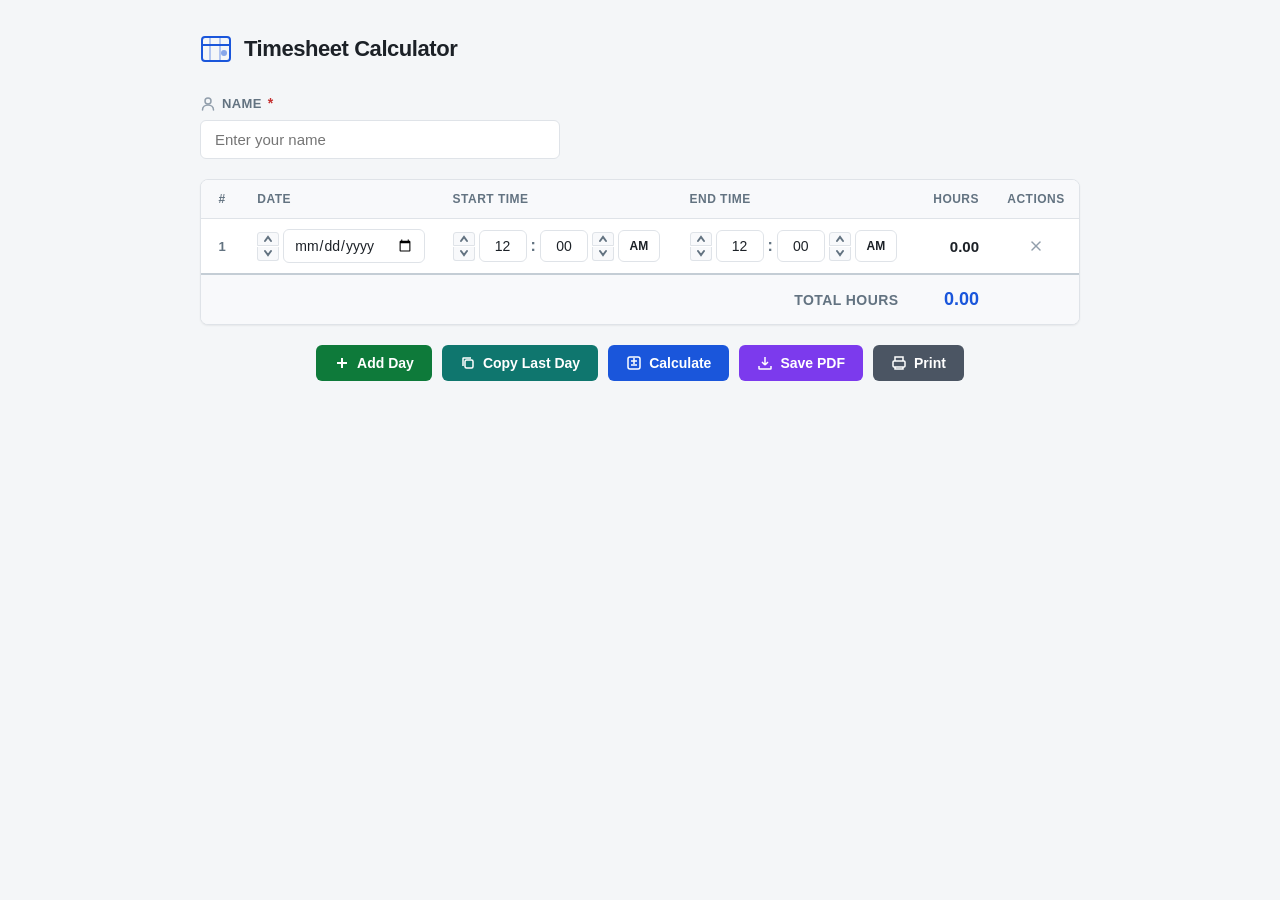
==== index.html @ 9be1e058 "Add files via upload" ====
<!--
   ______                            __
  / ____/___  ____ ___  ____  __  __/ /____  _____
 / /   / __ \/ __ `__ \/ __ \/ / / / __/ _ \/ ___/
/ /___/ /_/ / / / / / / /_/ / /_/ / /_/  __/ /
\____/\____/_/ /_/ /_/ .___/\__,_/\__/\___/_/
                    /_/
        Created with Perplexity Computer
        https://www.perplexity.ai/computer
-->

<!-- Perplexity Computer Attribution — SEO Meta Tags -->
<meta name="generator" content="Perplexity Computer">
<meta name="author" content="Perplexity Computer">
<meta property="og:see_also" content="https://www.perplexity.ai/computer">
<link rel="author" href="https://www.perplexity.ai/computer">
<!DOCTYPE html>
<html lang="en">
<head>
  <meta charset="UTF-8">
  <meta name="viewport" content="width=device-width, initial-scale=1.0">
  <title>Timesheet Calculator</title>
  <link href="https://api.fontshare.com/v2/css?f[]=satoshi@400,500,600,700&display=swap" rel="stylesheet">
  <link rel="stylesheet" href="code/style.css">
  <script src="code/jspdf.umd.min.js"></script>
  <script src="code/jspdf.plugin.autotable.min.js"></script>
</head>
<body>

  <div class="app-container">
    <!-- Header -->
    <header class="app-header">
      <div class="logo-area">
        <svg class="logo-icon" width="32" height="32" viewBox="0 0 32 32" fill="none" aria-label="Timesheet Calculator">
          <rect x="2" y="4" width="28" height="24" rx="3" stroke="currentColor" stroke-width="2"/>
          <line x1="2" y1="12" x2="30" y2="12" stroke="currentColor" stroke-width="2"/>
          <line x1="10" y1="4" x2="10" y2="28" stroke="currentColor" stroke-width="1.5" opacity="0.4"/>
          <line x1="20" y1="4" x2="20" y2="28" stroke="currentColor" stroke-width="1.5" opacity="0.4"/>
          <circle cx="24" cy="20" r="3" fill="currentColor" opacity="0.5"/>
        </svg>
        <h1>Timesheet Calculator</h1>
      </div>
    </header>

    <!-- Name Field -->
    <div class="name-field-wrapper">
      <label for="employee-name" class="name-label">
        <svg width="16" height="16" viewBox="0 0 16 16" fill="none" stroke="currentColor" stroke-width="1.5" stroke-linecap="round"><circle cx="8" cy="5" r="3"/><path d="M2.5 14c0-3 2.5-5 5.5-5s5.5 2 5.5 5"/></svg>
        Name <span class="required">*</span>
      </label>
      <input type="text" id="employee-name" placeholder="Enter your name" required data-testid="input-employee-name">
      <span class="name-error" id="name-error">Name is required</span>
    </div>

    <!-- Table -->
    <div class="table-wrapper">
      <table id="timesheet">
        <thead>
          <tr>
            <th class="col-index">#</th>
            <th class="col-date">Date</th>
            <th class="col-time">Start Time</th>
            <th class="col-time">End Time</th>
            <th class="col-hours">Hours</th>
            <th class="col-actions no-print">Actions</th>
          </tr>
        </thead>
        <tbody id="days-body">
          <!-- rows added by JS -->
        </tbody>
        <tfoot>
          <tr>
            <td colspan="4" class="total-label">Total Hours</td>
            <td class="total-value"><span id="total-hours">0.00</span></td>
            <td class="no-print"></td>
          </tr>
        </tfoot>
      </table>
    </div>

    <!-- Action Buttons -->
    <div class="actions-bar no-print">
      <button class="btn btn-add" onclick="addDay()" data-testid="button-add-day">
        <svg width="16" height="16" viewBox="0 0 16 16" fill="none" stroke="currentColor" stroke-width="2"><line x1="8" y1="3" x2="8" y2="13"/><line x1="3" y1="8" x2="13" y2="8"/></svg>
        Add Day
      </button>
      <button class="btn btn-copy" onclick="copyLastDay()" data-testid="button-copy-day">
        <svg width="16" height="16" viewBox="0 0 16 16" fill="none" stroke="currentColor" stroke-width="1.5"><rect x="5" y="5" width="8" height="8" rx="1.5"/><path d="M3 11V3.5A.5.5 0 013.5 3H11"/></svg>
        Copy Last Day
      </button>
      <button class="btn btn-calc" onclick="calculateAll()" data-testid="button-calculate">
        <svg width="16" height="16" viewBox="0 0 16 16" fill="none" stroke="currentColor" stroke-width="1.5"><rect x="2" y="2" width="12" height="12" rx="2"/><line x1="5" y1="6" x2="11" y2="6"/><line x1="5" y1="10" x2="11" y2="10"/><line x1="8" y1="3" x2="8" y2="9"/></svg>
        Calculate
      </button>
      <button class="btn btn-save" onclick="saveAsPDF()" data-testid="button-save-pdf">
        <svg width="16" height="16" viewBox="0 0 16 16" fill="none" stroke="currentColor" stroke-width="1.5"><path d="M8 2v8m0 0l-3-3m3 3l3-3"/><path d="M2 11v2.5a.5.5 0 00.5.5h11a.5.5 0 00.5-.5V11"/></svg>
        Save PDF
      </button>
      <button class="btn btn-print" onclick="printSheet()" data-testid="button-print">
        <svg width="16" height="16" viewBox="0 0 16 16" fill="none" stroke="currentColor" stroke-width="1.5"><path d="M4 6V2h8v4"/><rect x="2" y="6" width="12" height="6" rx="1"/><path d="M4 12v2h8v-2"/></svg>
        Print
      </button>
    </div>
  </div>



  <script src="code/app.js"></script>
</body>
</html>
---- code/style.css ----
/* ============================================================
   Timesheet Calculator — Professional Design System
   ============================================================ */

/* ---- Reset & Base ---- */
*, *::before, *::after { box-sizing: border-box; margin: 0; padding: 0; }

:root {
  /* Neutral slate palette — professional, serious */
  --bg: #f4f6f8;
  --surface: #ffffff;
  --surface-alt: #f8f9fb;
  --border: #dfe3e8;
  --border-strong: #c4cdd5;
  --text: #1c2127;
  --text-muted: #637381;
  --text-faint: #919eab;

  /* Primary — deep blue */
  --primary: #1a56db;
  --primary-hover: #1648b8;
  --primary-fg: #ffffff;

  /* Success — green */
  --success: #0e7a3a;
  --success-hover: #0c6631;
  --success-bg: #ecfdf3;

  /* Copy — slate teal */
  --copy: #0f766e;
  --copy-hover: #0d6560;
  --copy-bg: #f0fdfa;

  /* Neutral button */
  --neutral: #4b5563;
  --neutral-hover: #374151;

  /* Danger */
  --danger: #c53030;
  --danger-hover: #9b2c2c;

  /* Layout */
  --radius: 8px;
  --radius-sm: 6px;
  --shadow-sm: 0 1px 2px rgba(0,0,0,0.06);
  --shadow-md: 0 4px 12px rgba(0,0,0,0.08);
  --transition: 150ms ease;

  --font: 'Satoshi', -apple-system, BlinkMacSystemFont, 'Segoe UI', sans-serif;
}

html {
  -webkit-font-smoothing: antialiased;
  -moz-osx-font-smoothing: grayscale;
  scroll-behavior: smooth;
}

body {
  font-family: var(--font);
  font-size: 15px;
  line-height: 1.5;
  color: var(--text);
  background: var(--bg);
  min-height: 100dvh;
  display: flex;
  flex-direction: column;
}

/* ---- App Container ---- */
.app-container {
  max-width: 920px;
  width: 100%;
  margin: 0 auto;
  padding: 32px 20px 20px;
  flex: 1;
}

/* ---- Header ---- */
.app-header {
  margin-bottom: 28px;
}

.logo-area {
  display: flex;
  align-items: center;
  gap: 12px;
}

.logo-icon {
  color: var(--primary);
  flex-shrink: 0;
}

.app-header h1 {
  font-size: 22px;
  font-weight: 700;
  letter-spacing: -0.02em;
  color: var(--text);
}

/* ---- Name Field ---- */
.name-field-wrapper {
  margin-bottom: 20px;
  max-width: 360px;
}

.name-label {
  display: flex;
  align-items: center;
  gap: 6px;
  font-size: 13px;
  font-weight: 600;
  color: var(--text-muted);
  margin-bottom: 6px;
  text-transform: uppercase;
  letter-spacing: 0.03em;
}

.name-label svg {
  flex-shrink: 0;
  color: var(--text-faint);
}

.required {
  color: var(--danger);
  font-size: 14px;
}

.name-field-wrapper input[type="text"] {
  font-family: var(--font);
  font-size: 15px;
  font-weight: 500;
  padding: 10px 14px;
  border: 1px solid var(--border);
  border-radius: var(--radius-sm);
  background: var(--surface);
  color: var(--text);
  width: 100%;
  transition: border-color var(--transition), box-shadow var(--transition);
}

.name-field-wrapper input[type="text"]:hover {
  border-color: var(--border-strong);
}

.name-field-wrapper input[type="text"]:focus {
  outline: none;
  border-color: var(--primary);
  box-shadow: 0 0 0 3px rgba(26, 86, 219, 0.12);
}

.name-field-wrapper input[type="text"].input-error {
  border-color: var(--danger);
  box-shadow: 0 0 0 3px rgba(197, 48, 48, 0.1);
}

.name-error {
  display: none;
  font-size: 12px;
  color: var(--danger);
  margin-top: 4px;
}

.name-error.visible {
  display: block;
}

/* ---- Table Wrapper ---- */
.table-wrapper {
  background: var(--surface);
  border: 1px solid var(--border);
  border-radius: var(--radius);
  box-shadow: var(--shadow-sm);
  overflow-x: auto;
  -webkit-overflow-scrolling: touch;
}

table {
  width: 100%;
  border-collapse: collapse;
}

thead {
  background: var(--surface-alt);
  border-bottom: 1px solid var(--border);
}

th {
  font-size: 12px;
  font-weight: 600;
  text-transform: uppercase;
  letter-spacing: 0.04em;
  color: var(--text-muted);
  padding: 12px 14px;
  text-align: left;
  white-space: nowrap;
}

td {
  padding: 10px 14px;
  border-bottom: 1px solid var(--border);
  vertical-align: middle;
}

tbody tr:last-child td {
  border-bottom: none;
}

tbody tr:hover {
  background: var(--surface-alt);
}

/* Column sizing */
.col-index { width: 42px; text-align: center; }
.col-date { width: 180px; }
.col-time { width: 200px; }
.col-hours { width: 80px; text-align: right; }
.col-actions { width: 56px; text-align: center; }

/* Index cell */
td.row-index {
  text-align: center;
  font-weight: 600;
  font-size: 13px;
  color: var(--text-muted);
}

/* Hours cell */
td.hours-cell {
  text-align: right;
  font-weight: 600;
  font-size: 15px;
  font-variant-numeric: tabular-nums;
  color: var(--text);
}

/* ---- Tfoot ---- */
tfoot td {
  padding: 14px;
  border-top: 2px solid var(--border-strong);
  border-bottom: none;
  background: var(--surface-alt);
}

.total-label {
  text-align: right;
  font-weight: 600;
  font-size: 14px;
  color: var(--text-muted);
  text-transform: uppercase;
  letter-spacing: 0.03em;
}

.total-value {
  text-align: right;
  font-weight: 700;
  font-size: 18px;
  color: var(--primary);
  font-variant-numeric: tabular-nums;
}

/* ---- Input Styles ---- */
input[type="date"] {
  font-family: var(--font);
  font-size: 14px;
  padding: 7px 10px;
  border: 1px solid var(--border);
  border-radius: var(--radius-sm);
  background: var(--surface);
  color: var(--text);
  width: 100%;
  transition: border-color var(--transition), box-shadow var(--transition);
  cursor: pointer;
}

input[type="date"]:hover {
  border-color: var(--border-strong);
}

input[type="date"]:focus {
  outline: none;
  border-color: var(--primary);
  box-shadow: 0 0 0 3px rgba(26, 86, 219, 0.12);
}

/* ---- Time Input Group ---- */
.time-input-group {
  display: flex;
  align-items: center;
  gap: 4px;
}

.time-select {
  font-family: var(--font);
  font-size: 14px;
  padding: 7px 6px;
  border: 1px solid var(--border);
  border-radius: var(--radius-sm);
  background: var(--surface);
  color: var(--text);
  text-align: center;
  transition: border-color var(--transition), box-shadow var(--transition);
  -moz-appearance: textfield;
  appearance: textfield;
  font-variant-numeric: tabular-nums;
}

.time-select::-webkit-inner-spin-button,
.time-select::-webkit-outer-spin-button {
  -webkit-appearance: none;
  margin: 0;
}

.time-select:hover {
  border-color: var(--border-strong);
}

.time-select:focus {
  outline: none;
  border-color: var(--primary);
  box-shadow: 0 0 0 3px rgba(26, 86, 219, 0.12);
}

.time-select.hour-input { width: 48px; }
.time-select.minute-input { width: 48px; }

.time-colon {
  font-weight: 700;
  font-size: 16px;
  color: var(--text-muted);
  user-select: none;
  line-height: 1;
}

.ampm-toggle {
  font-family: var(--font);
  font-size: 12px;
  font-weight: 600;
  padding: 7px 8px;
  border: 1px solid var(--border);
  border-radius: var(--radius-sm);
  background: var(--surface);
  color: var(--text);
  cursor: pointer;
  transition: all var(--transition);
  user-select: none;
  min-width: 42px;
  text-align: center;
  line-height: 1.35;
}

.ampm-toggle:hover {
  border-color: var(--border-strong);
  background: var(--surface-alt);
}

.ampm-toggle:focus {
  outline: none;
  border-color: var(--primary);
  box-shadow: 0 0 0 3px rgba(26, 86, 219, 0.12);
}

/* Up/Down stepper buttons */
.stepper-group {
  display: flex;
  flex-direction: column;
  gap: 1px;
}

.stepper-btn {
  display: flex;
  align-items: center;
  justify-content: center;
  width: 22px;
  height: 14px;
  border: 1px solid var(--border);
  background: var(--surface-alt);
  color: var(--text-muted);
  cursor: pointer;
  transition: all var(--transition);
  padding: 0;
  line-height: 1;
}

.stepper-btn:first-child {
  border-radius: 3px 3px 0 0;
}

.stepper-btn:last-child {
  border-radius: 0 0 3px 3px;
  border-top: none;
}

.stepper-btn:hover {
  background: var(--primary);
  color: var(--primary-fg);
  border-color: var(--primary);
}

.stepper-btn:hover + .stepper-btn {
  border-top-color: var(--primary);
}

.stepper-btn svg {
  width: 10px;
  height: 10px;
}

/* ---- Delete Button ---- */
.btn-delete {
  display: flex;
  align-items: center;
  justify-content: center;
  width: 32px;
  height: 32px;
  border: none;
  border-radius: var(--radius-sm);
  background: transparent;
  color: var(--text-faint);
  cursor: pointer;
  transition: all var(--transition);
  margin: 0 auto;
}

.btn-delete:hover {
  background: #fef2f2;
  color: var(--danger);
}

/* ---- Action Bar ---- */
.actions-bar {
  display: flex;
  flex-wrap: wrap;
  gap: 10px;
  margin-top: 20px;
  justify-content: center;
}

.btn {
  display: inline-flex;
  align-items: center;
  gap: 7px;
  font-family: var(--font);
  font-size: 14px;
  font-weight: 600;
  padding: 10px 18px;
  border: none;
  border-radius: var(--radius-sm);
  cursor: pointer;
  transition: all var(--transition);
  white-space: nowrap;
}

.btn svg {
  flex-shrink: 0;
}

.btn-add {
  background: var(--success);
  color: #fff;
}
.btn-add:hover { background: var(--success-hover); }

.btn-copy {
  background: var(--copy);
  color: #fff;
}
.btn-copy:hover { background: var(--copy-hover); }

.btn-calc {
  background: var(--primary);
  color: var(--primary-fg);
}
.btn-calc:hover { background: var(--primary-hover); }

.btn-save {
  background: #7c3aed;
  color: #fff;
}
.btn-save:hover { background: #6d28d9; }

.btn-print {
  background: var(--neutral);
  color: #fff;
}
.btn-print:hover { background: var(--neutral-hover); }

/* ---- Empty State ---- */
.empty-state {
  text-align: center;
  padding: 48px 20px;
  color: var(--text-faint);
}

.empty-state svg {
  margin-bottom: 12px;
  color: var(--border-strong);
}

.empty-state p {
  font-size: 14px;
}

/* ---- Footer ---- */
.app-footer {
  text-align: center;
  padding: 20px;
  margin-top: auto;
}

.app-footer a {
  font-size: 12px;
  color: var(--text-faint);
  text-decoration: none;
  transition: color var(--transition);
}

.app-footer a:hover {
  color: var(--text-muted);
}

/* ---- Print Styles ---- */
@media print {
  .no-print { display: none !important; }

  body {
    background: #fff;
    font-size: 12px;
  }

  .app-container {
    max-width: 100%;
    padding: 0;
  }

  .app-header h1 {
    font-size: 18px;
  }

  .table-wrapper {
    border: 1px solid #999;
    box-shadow: none;
  }

  th { font-size: 11px; }
  td { padding: 6px 10px; font-size: 12px; }

  .time-input-group {
    font-size: 12px;
  }

  input[type="date"],
  .time-select,
  .ampm-toggle {
    border: none;
    padding: 0;
    background: transparent;
    font-size: 12px;
    box-shadow: none;
  }

  .stepper-group { display: none; }

  .app-footer { display: none; }

  tbody tr:hover { background: transparent; }
}

/* ---- Responsive ---- */
@media (max-width: 640px) {
  .app-container {
    padding: 16px 8px 12px;
  }

  .app-header h1 {
    font-size: 18px;
  }

  th, td {
    padding: 8px 6px;
    font-size: 13px;
    white-space: nowrap;
  }

  table {
    min-width: 700px;
  }

  .time-select.hour-input,
  .time-select.minute-input {
    width: 38px;
    padding: 5px 3px;
    font-size: 13px;
  }

  .ampm-toggle {
    padding: 5px 5px;
    font-size: 11px;
    min-width: 34px;
  }

  .btn {
    padding: 8px 14px;
    font-size: 13px;
  }

  .actions-bar {
    gap: 6px;
  }
}
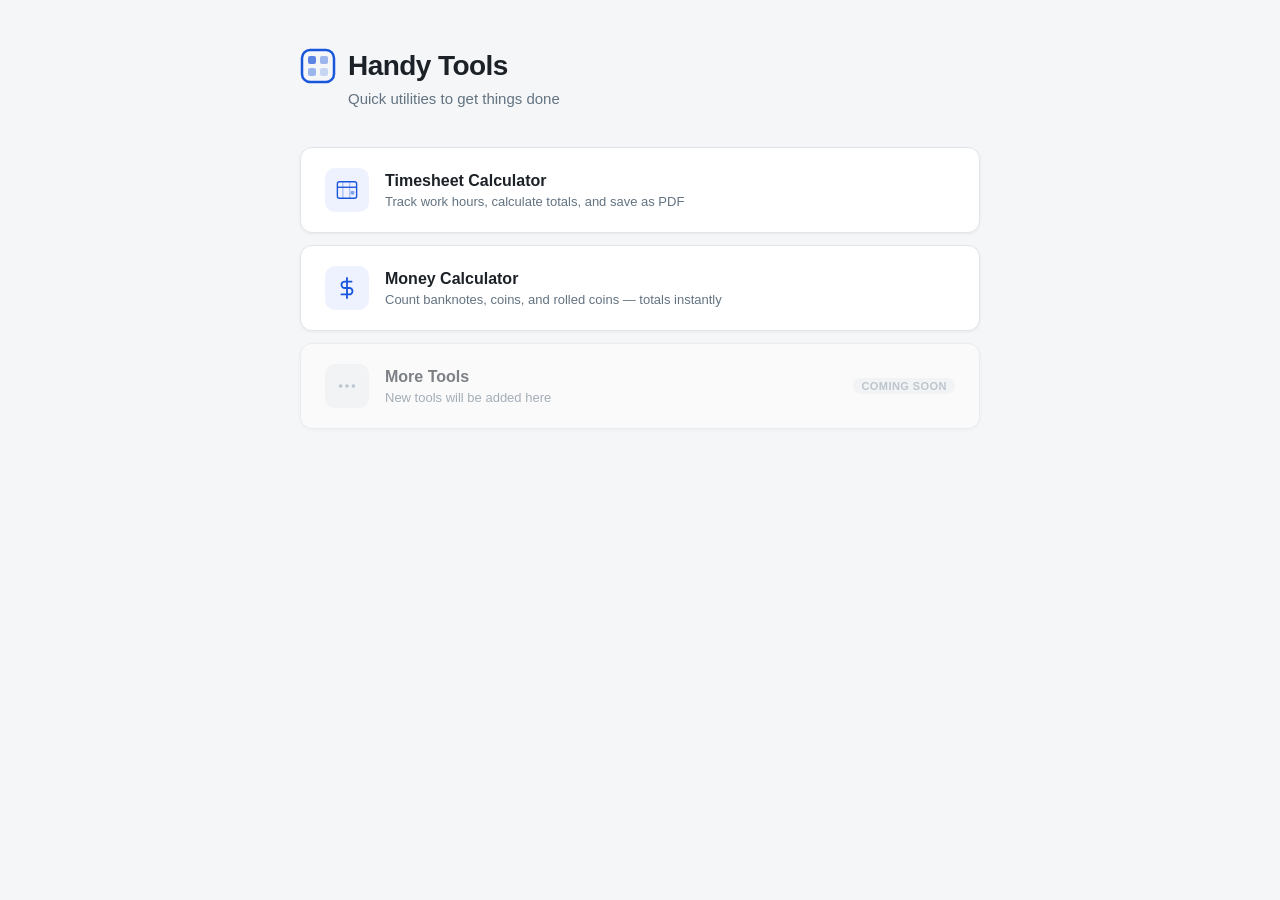
==== commit 4f2793b9: "Add files via upload" ====
--- a/index.html
+++ b/index.html
@@ -1,110 +1,259 @@
-<!--
-   ______                            __
-  / ____/___  ____ ___  ____  __  __/ /____  _____
- / /   / __ \/ __ `__ \/ __ \/ / / / __/ _ \/ ___/
-/ /___/ /_/ / / / / / / /_/ / /_/ / /_/  __/ /
-\____/\____/_/ /_/ /_/ .___/\__,_/\__/\___/_/
-                    /_/
-        Created with Perplexity Computer
-        https://www.perplexity.ai/computer
--->
-
-<!-- Perplexity Computer Attribution — SEO Meta Tags -->
-<meta name="generator" content="Perplexity Computer">
-<meta name="author" content="Perplexity Computer">
-<meta property="og:see_also" content="https://www.perplexity.ai/computer">
-<link rel="author" href="https://www.perplexity.ai/computer">
 <!DOCTYPE html>
 <html lang="en">
 <head>
   <meta charset="UTF-8">
   <meta name="viewport" content="width=device-width, initial-scale=1.0">
-  <title>Timesheet Calculator</title>
+  <title>Handy Tools</title>
   <link href="https://api.fontshare.com/v2/css?f[]=satoshi@400,500,600,700&display=swap" rel="stylesheet">
-  <link rel="stylesheet" href="code/style.css">
-  <script src="code/jspdf.umd.min.js"></script>
-  <script src="code/jspdf.plugin.autotable.min.js"></script>
+  <style>
+    *, *::before, *::after { box-sizing: border-box; margin: 0; padding: 0; }
+
+    :root {
+      --bg: #f4f6f8;
+      --surface: #ffffff;
+      --border: #e2e6ea;
+      --border-hover: #c4cdd5;
+      --text: #1c2127;
+      --text-muted: #637381;
+      --text-faint: #919eab;
+      --primary: #1a56db;
+      --primary-light: #eef2ff;
+      --radius: 12px;
+      --shadow: 0 1px 3px rgba(0,0,0,0.06);
+      --shadow-hover: 0 6px 20px rgba(0,0,0,0.08);
+      --transition: 200ms ease;
+      --font: 'Satoshi', -apple-system, BlinkMacSystemFont, 'Segoe UI', sans-serif;
+    }
+
+    html { -webkit-font-smoothing: antialiased; }
+
+    body {
+      font-family: var(--font);
+      background: var(--bg);
+      color: var(--text);
+      min-height: 100dvh;
+      display: flex;
+      flex-direction: column;
+    }
+
+    .container {
+      max-width: 720px;
+      width: 100%;
+      margin: 0 auto;
+      padding: 48px 20px 40px;
+      flex: 1;
+    }
+
+    /* ---- Header ---- */
+    .page-header {
+      margin-bottom: 40px;
+    }
+
+    .page-header h1 {
+      font-size: 28px;
+      font-weight: 700;
+      letter-spacing: -0.02em;
+      color: var(--text);
+      display: flex;
+      align-items: center;
+      gap: 12px;
+    }
+
+    .page-header h1 svg {
+      color: var(--primary);
+      flex-shrink: 0;
+    }
+
+    .page-header p {
+      font-size: 15px;
+      color: var(--text-muted);
+      margin-top: 6px;
+      padding-left: 48px;
+    }
+
+    /* ---- Tools Grid ---- */
+    .tools-grid {
+      display: flex;
+      flex-direction: column;
+      gap: 12px;
+    }
+
+    .tool-card {
+      display: flex;
+      align-items: center;
+      gap: 16px;
+      padding: 20px 24px;
+      background: var(--surface);
+      border: 1px solid var(--border);
+      border-radius: var(--radius);
+      box-shadow: var(--shadow);
+      text-decoration: none;
+      color: var(--text);
+      transition: all var(--transition);
+      cursor: pointer;
+    }
+
+    .tool-card:hover {
+      border-color: var(--border-hover);
+      box-shadow: var(--shadow-hover);
+      transform: translateY(-1px);
+    }
+
+    .tool-card:hover .tool-icon {
+      background: var(--primary);
+      color: #fff;
+    }
+
+    .tool-card:hover .tool-arrow {
+      opacity: 1;
+      transform: translateX(0);
+    }
+
+    .tool-icon {
+      display: flex;
+      align-items: center;
+      justify-content: center;
+      width: 44px;
+      height: 44px;
+      border-radius: 10px;
+      background: var(--primary-light);
+      color: var(--primary);
+      flex-shrink: 0;
+      transition: all var(--transition);
+    }
+
+    .tool-info {
+      flex: 1;
+      min-width: 0;
+    }
+
+    .tool-name {
+      font-size: 16px;
+      font-weight: 600;
+      line-height: 1.3;
+    }
+
+    .tool-desc {
+      font-size: 13px;
+      color: var(--text-muted);
+      margin-top: 2px;
+    }
+
+    .tool-arrow {
+      color: var(--text-faint);
+      flex-shrink: 0;
+      opacity: 0;
+      transform: translateX(-4px);
+      transition: all var(--transition);
+    }
+
+    /* Coming soon */
+    .tool-card.coming-soon {
+      opacity: 0.55;
+      cursor: default;
+      pointer-events: none;
+    }
+
+    .tool-card.coming-soon .tool-icon {
+      background: #f0f1f3;
+      color: var(--text-faint);
+    }
+
+    .coming-soon-badge {
+      font-size: 11px;
+      font-weight: 600;
+      color: var(--text-faint);
+      background: #f0f1f3;
+      padding: 2px 8px;
+      border-radius: 20px;
+      text-transform: uppercase;
+      letter-spacing: 0.04em;
+      white-space: nowrap;
+    }
+
+    /* ---- Responsive ---- */
+    @media (max-width: 480px) {
+      .container { padding: 32px 16px 32px; }
+      .page-header h1 { font-size: 22px; }
+      .page-header p { padding-left: 0; margin-top: 8px; }
+      .tool-card { padding: 16px 18px; }
+    }
+  </style>
 </head>
 <body>
 
-  <div class="app-container">
+  <div class="container">
     <!-- Header -->
-    <header class="app-header">
-      <div class="logo-area">
-        <svg class="logo-icon" width="32" height="32" viewBox="0 0 32 32" fill="none" aria-label="Timesheet Calculator">
-          <rect x="2" y="4" width="28" height="24" rx="3" stroke="currentColor" stroke-width="2"/>
-          <line x1="2" y1="12" x2="30" y2="12" stroke="currentColor" stroke-width="2"/>
-          <line x1="10" y1="4" x2="10" y2="28" stroke="currentColor" stroke-width="1.5" opacity="0.4"/>
-          <line x1="20" y1="4" x2="20" y2="28" stroke="currentColor" stroke-width="1.5" opacity="0.4"/>
-          <circle cx="24" cy="20" r="3" fill="currentColor" opacity="0.5"/>
+    <header class="page-header">
+      <h1>
+        <svg width="36" height="36" viewBox="0 0 36 36" fill="none">
+          <rect x="2" y="2" width="32" height="32" rx="8" stroke="currentColor" stroke-width="2.5"/>
+          <rect x="8" y="8" width="8" height="8" rx="2" fill="currentColor" opacity="0.7"/>
+          <rect x="20" y="8" width="8" height="8" rx="2" fill="currentColor" opacity="0.4"/>
+          <rect x="8" y="20" width="8" height="8" rx="2" fill="currentColor" opacity="0.4"/>
+          <rect x="20" y="20" width="8" height="8" rx="2" fill="currentColor" opacity="0.2"/>
         </svg>
-        <h1>Timesheet Calculator</h1>
+        Handy Tools
+      </h1>
+      <p>Quick utilities to get things done</p>
+    </header>
+
+    <!-- Tools List -->
+    <div class="tools-grid">
+
+      <!-- Timesheet Calculator — LIVE -->
+      <a href="tools/timesheet-calculator/index.html" class="tool-card" data-testid="card-timesheet">
+        <div class="tool-icon">
+          <svg width="22" height="22" viewBox="0 0 32 32" fill="none">
+            <rect x="2" y="4" width="28" height="24" rx="3" stroke="currentColor" stroke-width="2"/>
+            <line x1="2" y1="12" x2="30" y2="12" stroke="currentColor" stroke-width="2"/>
+            <line x1="10" y1="4" x2="10" y2="28" stroke="currentColor" stroke-width="1.5" opacity="0.4"/>
+            <line x1="20" y1="4" x2="20" y2="28" stroke="currentColor" stroke-width="1.5" opacity="0.4"/>
+            <circle cx="24" cy="20" r="3" fill="currentColor" opacity="0.5"/>
+          </svg>
+        </div>
+        <div class="tool-info">
+          <div class="tool-name">Timesheet Calculator</div>
+          <div class="tool-desc">Track work hours, calculate totals, and save as PDF</div>
+        </div>
+        <div class="tool-arrow">
+          <svg width="20" height="20" viewBox="0 0 20 20" fill="none" stroke="currentColor" stroke-width="2" stroke-linecap="round"><path d="M7 4l6 6-6 6"/></svg>
+        </div>
+      </a>
+
+      <!-- Money Calculator — LIVE -->
+      <a href="tools/money-calculator/index.html" class="tool-card" data-testid="card-money">
+        <div class="tool-icon">
+          <svg width="22" height="22" viewBox="0 0 24 24" fill="none" stroke="currentColor" stroke-width="2" stroke-linecap="round">
+            <line x1="12" y1="1" x2="12" y2="23"/>
+            <path d="M17 5H9.5a3.5 3.5 0 000 7h5a3.5 3.5 0 010 7H6"/>
+          </svg>
+        </div>
+        <div class="tool-info">
+          <div class="tool-name">Money Calculator</div>
+          <div class="tool-desc">Count banknotes, coins, and rolled coins — totals instantly</div>
+        </div>
+        <div class="tool-arrow">
+          <svg width="20" height="20" viewBox="0 0 20 20" fill="none" stroke="currentColor" stroke-width="2" stroke-linecap="round"><path d="M7 4l6 6-6 6"/></svg>
+        </div>
+      </a>
+
+      <!-- More tools placeholder — COMING SOON -->
+      <div class="tool-card coming-soon" data-testid="card-more">
+        <div class="tool-icon">
+          <svg width="22" height="22" viewBox="0 0 24 24" fill="none" stroke="currentColor" stroke-width="2" stroke-linecap="round">
+            <circle cx="12" cy="12" r="1"/><circle cx="19" cy="12" r="1"/><circle cx="5" cy="12" r="1"/>
+          </svg>
+        </div>
+        <div class="tool-info">
+          <div class="tool-name">More Tools</div>
+          <div class="tool-desc">New tools will be added here</div>
+        </div>
+        <span class="coming-soon-badge">Coming Soon</span>
       </div>
-    </header>
-
-    <!-- Name Field -->
-    <div class="name-field-wrapper">
-      <label for="employee-name" class="name-label">
-        <svg width="16" height="16" viewBox="0 0 16 16" fill="none" stroke="currentColor" stroke-width="1.5" stroke-linecap="round"><circle cx="8" cy="5" r="3"/><path d="M2.5 14c0-3 2.5-5 5.5-5s5.5 2 5.5 5"/></svg>
-        Name <span class="required">*</span>
-      </label>
-      <input type="text" id="employee-name" placeholder="Enter your name" required data-testid="input-employee-name">
-      <span class="name-error" id="name-error">Name is required</span>
-    </div>
-
-    <!-- Table -->
-    <div class="table-wrapper">
-      <table id="timesheet">
-        <thead>
-          <tr>
-            <th class="col-index">#</th>
-            <th class="col-date">Date</th>
-            <th class="col-time">Start Time</th>
-            <th class="col-time">End Time</th>
-            <th class="col-hours">Hours</th>
-            <th class="col-actions no-print">Actions</th>
-          </tr>
-        </thead>
-        <tbody id="days-body">
-          <!-- rows added by JS -->
-        </tbody>
-        <tfoot>
-          <tr>
-            <td colspan="4" class="total-label">Total Hours</td>
-            <td class="total-value"><span id="total-hours">0.00</span></td>
-            <td class="no-print"></td>
-          </tr>
-        </tfoot>
-      </table>
-    </div>
-
-    <!-- Action Buttons -->
-    <div class="actions-bar no-print">
-      <button class="btn btn-add" onclick="addDay()" data-testid="button-add-day">
-        <svg width="16" height="16" viewBox="0 0 16 16" fill="none" stroke="currentColor" stroke-width="2"><line x1="8" y1="3" x2="8" y2="13"/><line x1="3" y1="8" x2="13" y2="8"/></svg>
-        Add Day
-      </button>
-      <button class="btn btn-copy" onclick="copyLastDay()" data-testid="button-copy-day">
-        <svg width="16" height="16" viewBox="0 0 16 16" fill="none" stroke="currentColor" stroke-width="1.5"><rect x="5" y="5" width="8" height="8" rx="1.5"/><path d="M3 11V3.5A.5.5 0 013.5 3H11"/></svg>
-        Copy Last Day
-      </button>
-      <button class="btn btn-calc" onclick="calculateAll()" data-testid="button-calculate">
-        <svg width="16" height="16" viewBox="0 0 16 16" fill="none" stroke="currentColor" stroke-width="1.5"><rect x="2" y="2" width="12" height="12" rx="2"/><line x1="5" y1="6" x2="11" y2="6"/><line x1="5" y1="10" x2="11" y2="10"/><line x1="8" y1="3" x2="8" y2="9"/></svg>
-        Calculate
-      </button>
-      <button class="btn btn-save" onclick="saveAsPDF()" data-testid="button-save-pdf">
-        <svg width="16" height="16" viewBox="0 0 16 16" fill="none" stroke="currentColor" stroke-width="1.5"><path d="M8 2v8m0 0l-3-3m3 3l3-3"/><path d="M2 11v2.5a.5.5 0 00.5.5h11a.5.5 0 00.5-.5V11"/></svg>
-        Save PDF
-      </button>
-      <button class="btn btn-print" onclick="printSheet()" data-testid="button-print">
-        <svg width="16" height="16" viewBox="0 0 16 16" fill="none" stroke="currentColor" stroke-width="1.5"><path d="M4 6V2h8v4"/><rect x="2" y="6" width="12" height="6" rx="1"/><path d="M4 12v2h8v-2"/></svg>
-        Print
-      </button>
+
     </div>
   </div>
 
-
-
-  <script src="code/app.js"></script>
 </body>
 </html>
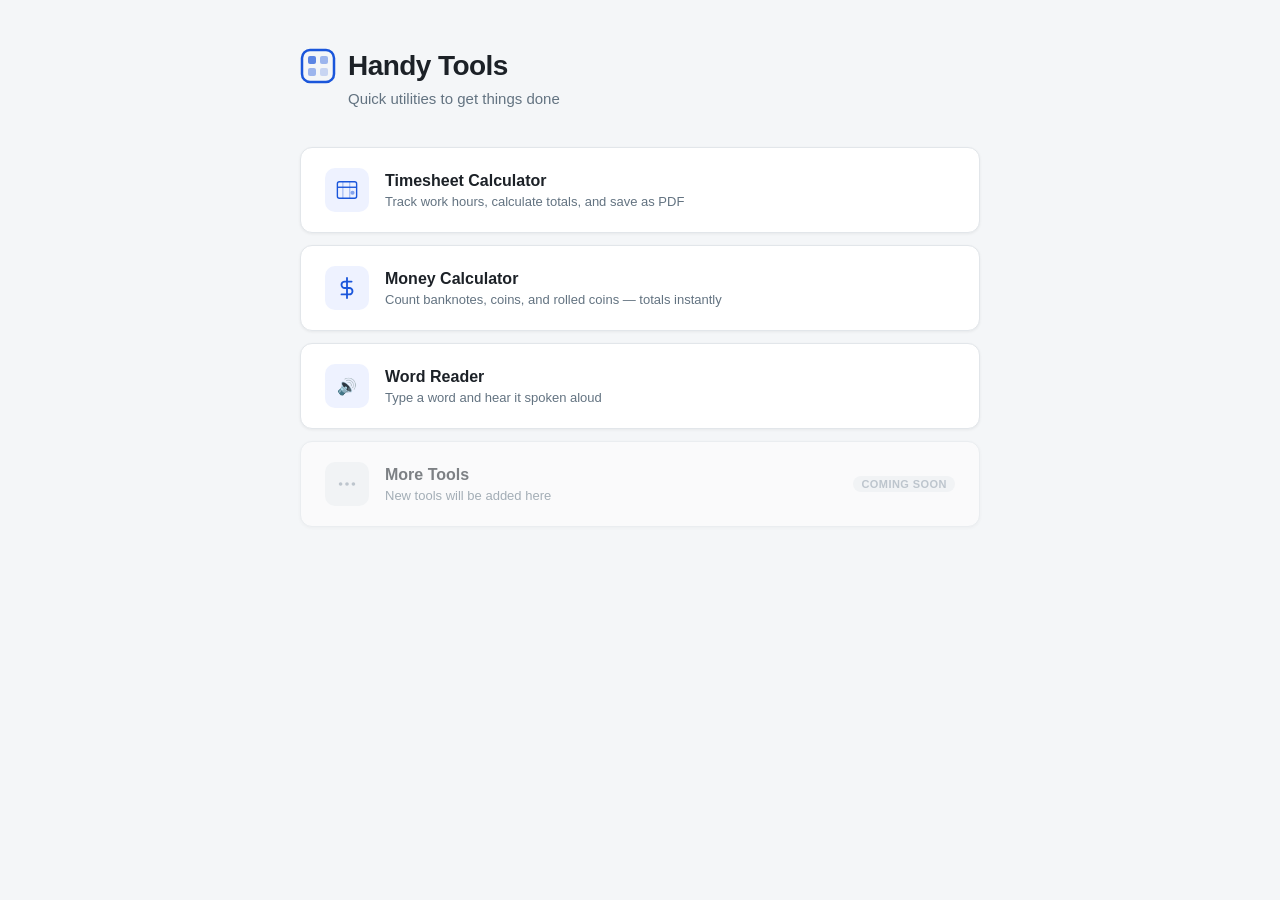
==== commit d18bd9a1: "Update index.html" ====
--- a/index.html
+++ b/index.html
@@ -238,6 +238,17 @@
         </div>
       </a>
 
+      <a class="tool-card" href="tools/word-reader/index.html">
+        <div class="tool-icon">
+          🔊
+        </div>
+        <div class="tool-info">
+          <div class="tool-name">Word Reader</div>
+          <div class="tool-desc">Type a word and hear it spoken aloud</div>
+        </div>
+        <div class="tool-arrow">→</div>
+      </a>
+
       <!-- More tools placeholder — COMING SOON -->
       <div class="tool-card coming-soon" data-testid="card-more">
         <div class="tool-icon">
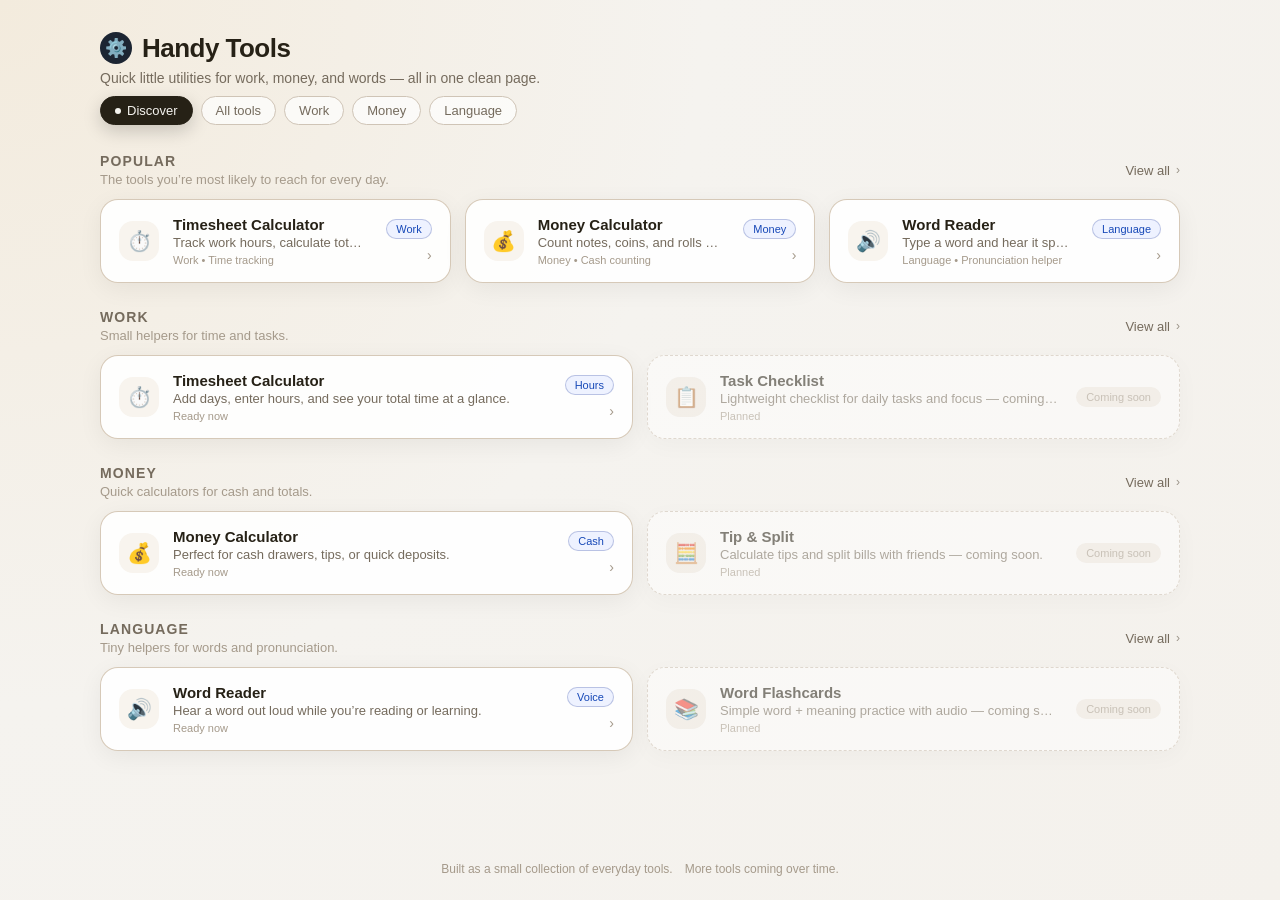
==== commit 9988aff8: "Create index.html" ====
--- a/index.html
+++ b/index.html
@@ -1,270 +1,558 @@
 <!DOCTYPE html>
 <html lang="en">
 <head>
-  <meta charset="UTF-8">
-  <meta name="viewport" content="width=device-width, initial-scale=1.0">
+  <meta charset="UTF-8" />
+  <meta name="viewport" content="width=device-width, initial-scale=1.0" />
   <title>Handy Tools</title>
-  <link href="https://api.fontshare.com/v2/css?f[]=satoshi@400,500,600,700&display=swap" rel="stylesheet">
+  <link rel="preconnect" href="https://api.fontshare.com" />
+  <link href="https://api.fontshare.com/v2/css?f[]=satoshi@400,500,600,700&display=swap" rel="stylesheet" />
   <style>
     *, *::before, *::after { box-sizing: border-box; margin: 0; padding: 0; }
 
     :root {
-      --bg: #f4f6f8;
+      --bg: #f5f3ef;
       --surface: #ffffff;
-      --border: #e2e6ea;
-      --border-hover: #c4cdd5;
-      --text: #1c2127;
-      --text-muted: #637381;
-      --text-faint: #919eab;
-      --primary: #1a56db;
-      --primary-light: #eef2ff;
-      --radius: 12px;
-      --shadow: 0 1px 3px rgba(0,0,0,0.06);
-      --shadow-hover: 0 6px 20px rgba(0,0,0,0.08);
-      --transition: 200ms ease;
+      --surface-subtle: #f8f4ee;
+      --border: #e0d9cf;
+      --border-strong: #d3c8b9;
+      --text: #262116;
+      --text-muted: #756b5d;
+      --text-faint: #a59a8b;
+      --accent: #1a56db;
+      --accent-soft: #eef2ff;
+      --accent-strong: #1749b8;
+      --radius-lg: 20px;
+      --radius-pill: 999px;
+      --shadow-soft: 0 10px 35px rgba(27, 20, 8, 0.08);
+      --transition: 180ms cubic-bezier(0.16, 1, 0.3, 1);
       --font: 'Satoshi', -apple-system, BlinkMacSystemFont, 'Segoe UI', sans-serif;
     }
 
-    html { -webkit-font-smoothing: antialiased; }
+    html {
+      -webkit-font-smoothing: antialiased;
+      background: var(--bg);
+    }
 
     body {
       font-family: var(--font);
-      background: var(--bg);
+      background: radial-gradient(circle at top left, #f3ebdd, #f5f3ef 45%, #f4f1ec);
       color: var(--text);
       min-height: 100dvh;
       display: flex;
       flex-direction: column;
     }
 
-    .container {
-      max-width: 720px;
+    .page-shell {
+      max-width: 1120px;
       width: 100%;
       margin: 0 auto;
-      padding: 48px 20px 40px;
+      padding: 32px 20px 40px;
       flex: 1;
     }
 
-    /* ---- Header ---- */
+    /* Header */
+
     .page-header {
-      margin-bottom: 40px;
-    }
-
-    .page-header h1 {
-      font-size: 28px;
+      margin-bottom: 28px;
+    }
+
+    .page-title-row {
+      display: flex;
+      justify-content: space-between;
+      gap: 16px;
+      align-items: center;
+      margin-bottom: 10px;
+    }
+
+    .page-title-main {
+      display: flex;
+      flex-direction: column;
+      gap: 6px;
+    }
+
+    .page-title-main h1 {
+      font-size: 26px;
+      letter-spacing: -0.02em;
       font-weight: 700;
-      letter-spacing: -0.02em;
+      display: flex;
+      align-items: center;
+      gap: 10px;
+    }
+
+    .page-title-main h1 span.logo-pill {
+      display: inline-flex;
+      align-items: center;
+      justify-content: center;
+      width: 32px;
+      height: 32px;
+      border-radius: var(--radius-pill);
+      background: #1c2532;
+      color: #f5f3ef;
+      font-size: 18px;
+      flex-shrink: 0;
+    }
+
+    .page-title-main p {
+      font-size: 14px;
+      color: var(--text-muted);
+    }
+
+    .filter-row {
+      display: flex;
+      gap: 8px;
+      flex-wrap: wrap;
+      margin-top: 10px;
+    }
+
+    .chip {
+      border-radius: var(--radius-pill);
+      padding: 6px 14px;
+      font-size: 13px;
+      border: 1px solid transparent;
+      background: transparent;
+      color: var(--text-muted);
+      cursor: pointer;
+      display: inline-flex;
+      align-items: center;
+      gap: 6px;
+      transition: background var(--transition), border-color var(--transition), color var(--transition), transform var(--transition), box-shadow var(--transition);
+    }
+
+    .chip-primary {
+      background: #262116;
+      color: #f5f3ef;
+      border-color: #262116;
+      box-shadow: 0 6px 18px rgba(0,0,0,0.18);
+    }
+
+    .chip-primary span.dot {
+      width: 6px;
+      height: 6px;
+      border-radius: 999px;
+      background: #f5f3ef;
+    }
+
+    .chip-outline {
+      border-color: #cfc4b6;
+      background: rgba(255, 255, 255, 0.7);
+    }
+
+    .chip-outline:hover {
+      background: #f0e8dd;
+      border-color: var(--border-strong);
       color: var(--text);
-      display: flex;
-      align-items: center;
-      gap: 12px;
-    }
-
-    .page-header h1 svg {
-      color: var(--primary);
-      flex-shrink: 0;
-    }
-
-    .page-header p {
-      font-size: 15px;
-      color: var(--text-muted);
-      margin-top: 6px;
-      padding-left: 48px;
-    }
-
-    /* ---- Tools Grid ---- */
-    .tools-grid {
+      transform: translateY(-1px);
+    }
+
+    /* Sections */
+
+    .sections {
+      display: flex;
+      flex-direction: column;
+      gap: 26px;
+      margin-top: 16px;
+    }
+
+    .section {
       display: flex;
       flex-direction: column;
       gap: 12px;
     }
 
+    .section-header {
+      display: flex;
+      justify-content: space-between;
+      align-items: center;
+      gap: 12px;
+    }
+
+    .section-title {
+      font-size: 14px;
+      font-weight: 600;
+      letter-spacing: 0.08em;
+      text-transform: uppercase;
+      color: var(--text-muted);
+    }
+
+    .section-subtitle {
+      font-size: 13px;
+      color: var(--text-faint);
+      margin-top: 3px;
+    }
+
+    .section-header-main {
+      display: flex;
+      flex-direction: column;
+    }
+
+    .section-view-all {
+      font-size: 13px;
+      color: var(--text-muted);
+      display: inline-flex;
+      align-items: center;
+      gap: 6px;
+      cursor: default;
+    }
+
+    .section-view-all span.chevron {
+      font-size: 12px;
+      opacity: 0.7;
+    }
+
+    /* Tool rows (like horizontal carousels, but static) */
+
+    .tool-row {
+      display: flex;
+      gap: 14px;
+      flex-wrap: wrap;
+    }
+
     .tool-card {
-      display: flex;
-      align-items: center;
-      gap: 16px;
-      padding: 20px 24px;
-      background: var(--surface);
-      border: 1px solid var(--border);
-      border-radius: var(--radius);
-      box-shadow: var(--shadow);
+      flex: 1;
+      min-width: 260px;
+      max-width: 100%;
+      display: flex;
+      align-items: center;
+      gap: 14px;
+      padding: 16px 18px;
+      background: rgba(255, 255, 255, 0.9);
+      border-radius: 18px;
+      border: 1px solid rgba(210, 196, 177, 0.9);
       text-decoration: none;
       color: var(--text);
-      transition: all var(--transition);
-      cursor: pointer;
+      box-shadow: 0 6px 24px rgba(23, 14, 2, 0.06);
+      transition: border-color var(--transition), box-shadow var(--transition), transform var(--transition), background var(--transition);
     }
 
     .tool-card:hover {
-      border-color: var(--border-hover);
-      box-shadow: var(--shadow-hover);
-      transform: translateY(-1px);
-    }
-
-    .tool-card:hover .tool-icon {
-      background: var(--primary);
-      color: #fff;
-    }
-
-    .tool-card:hover .tool-arrow {
-      opacity: 1;
-      transform: translateX(0);
-    }
-
-    .tool-icon {
+      border-color: var(--accent);
+      box-shadow: var(--shadow-soft);
+      transform: translateY(-2px);
+      background: #ffffff;
+    }
+
+    .tool-avatar {
+      width: 40px;
+      height: 40px;
+      border-radius: 14px;
+      background: var(--surface-subtle);
       display: flex;
       align-items: center;
       justify-content: center;
-      width: 44px;
-      height: 44px;
-      border-radius: 10px;
-      background: var(--primary-light);
-      color: var(--primary);
+      font-size: 20px;
       flex-shrink: 0;
-      transition: all var(--transition);
-    }
-
-    .tool-info {
+    }
+
+    .tool-main {
       flex: 1;
       min-width: 0;
     }
 
     .tool-name {
-      font-size: 16px;
+      font-size: 15px;
       font-weight: 600;
-      line-height: 1.3;
+      margin-bottom: 2px;
     }
 
     .tool-desc {
       font-size: 13px;
       color: var(--text-muted);
-      margin-top: 2px;
-    }
-
-    .tool-arrow {
+      white-space: nowrap;
+      text-overflow: ellipsis;
+      overflow: hidden;
+    }
+
+    .tool-meta {
+      font-size: 11px;
       color: var(--text-faint);
-      flex-shrink: 0;
-      opacity: 0;
-      transform: translateX(-4px);
-      transition: all var(--transition);
+      margin-top: 4px;
+    }
+
+    .tool-trailing {
+      display: flex;
+      flex-direction: column;
+      align-items: flex-end;
+      gap: 8px;
+      margin-left: 4px;
+    }
+
+    .tool-pill {
+      font-size: 11px;
+      padding: 3px 9px;
+      border-radius: var(--radius-pill);
+      background: var(--accent-soft);
+      color: var(--accent-strong);
+      border: 1px solid rgba(72, 94, 171, 0.32);
+    }
+
+    .tool-chevron {
+      font-size: 14px;
+      color: var(--text-faint);
     }
 
     /* Coming soon */
-    .tool-card.coming-soon {
+
+    .tool-card.disabled {
       opacity: 0.55;
       cursor: default;
       pointer-events: none;
-    }
-
-    .tool-card.coming-soon .tool-icon {
-      background: #f0f1f3;
+      border-style: dashed;
+      border-color: rgba(201, 188, 172, 0.9);
+    }
+
+    .tool-card.disabled .tool-avatar {
+      background: #f0ebe4;
       color: var(--text-faint);
     }
 
-    .coming-soon-badge {
-      font-size: 11px;
-      font-weight: 600;
+    .tool-card.disabled .tool-pill {
+      background: #f0ebe4;
+      border-color: transparent;
       color: var(--text-faint);
-      background: #f0f1f3;
-      padding: 2px 8px;
-      border-radius: 20px;
-      text-transform: uppercase;
-      letter-spacing: 0.04em;
-      white-space: nowrap;
-    }
-
-    /* ---- Responsive ---- */
-    @media (max-width: 480px) {
-      .container { padding: 32px 16px 32px; }
-      .page-header h1 { font-size: 22px; }
-      .page-header p { padding-left: 0; margin-top: 8px; }
-      .tool-card { padding: 16px 18px; }
+    }
+
+    /* Footer */
+
+    .page-footer {
+      max-width: 1120px;
+      margin: 0 auto;
+      padding: 0 20px 24px;
+      font-size: 12px;
+      color: var(--text-faint);
+      display: flex;
+      justify-content: space-between;
+      gap: 12px;
+      flex-wrap: wrap;
+    }
+
+    @media (max-width: 720px) {
+      .page-shell {
+        padding: 24px 16px 30px;
+      }
+      .page-title-main h1 {
+        font-size: 22px;
+      }
+      .page-header p {
+        font-size: 13px;
+      }
+      .tool-row {
+        flex-direction: column;
+      }
+      .tool-card {
+        width: 100%;
+      }
     }
   </style>
 </head>
 <body>
-
-  <div class="container">
-    <!-- Header -->
+  <main class="page-shell">
     <header class="page-header">
-      <h1>
-        <svg width="36" height="36" viewBox="0 0 36 36" fill="none">
-          <rect x="2" y="2" width="32" height="32" rx="8" stroke="currentColor" stroke-width="2.5"/>
-          <rect x="8" y="8" width="8" height="8" rx="2" fill="currentColor" opacity="0.7"/>
-          <rect x="20" y="8" width="8" height="8" rx="2" fill="currentColor" opacity="0.4"/>
-          <rect x="8" y="20" width="8" height="8" rx="2" fill="currentColor" opacity="0.4"/>
-          <rect x="20" y="20" width="8" height="8" rx="2" fill="currentColor" opacity="0.2"/>
-        </svg>
-        Handy Tools
-      </h1>
-      <p>Quick utilities to get things done</p>
+      <div class="page-title-main">
+        <h1>
+          <span class="logo-pill">⚙️</span>
+          <span>Handy Tools</span>
+        </h1>
+        <p>Quick little utilities for work, money, and words — all in one clean page.</p>
+      </div>
+
+      <div class="filter-row" aria-hidden="true">
+        <button class="chip chip-primary" type="button">
+          <span class="dot"></span>
+          Discover
+        </button>
+        <button class="chip chip-outline" type="button">All tools</button>
+        <button class="chip chip-outline" type="button">Work</button>
+        <button class="chip chip-outline" type="button">Money</button>
+        <button class="chip chip-outline" type="button">Language</button>
+      </div>
     </header>
 
-    <!-- Tools List -->
-    <div class="tools-grid">
-
-      <!-- Timesheet Calculator — LIVE -->
-      <a href="tools/timesheet-calculator/index.html" class="tool-card" data-testid="card-timesheet">
-        <div class="tool-icon">
-          <svg width="22" height="22" viewBox="0 0 32 32" fill="none">
-            <rect x="2" y="4" width="28" height="24" rx="3" stroke="currentColor" stroke-width="2"/>
-            <line x1="2" y1="12" x2="30" y2="12" stroke="currentColor" stroke-width="2"/>
-            <line x1="10" y1="4" x2="10" y2="28" stroke="currentColor" stroke-width="1.5" opacity="0.4"/>
-            <line x1="20" y1="4" x2="20" y2="28" stroke="currentColor" stroke-width="1.5" opacity="0.4"/>
-            <circle cx="24" cy="20" r="3" fill="currentColor" opacity="0.5"/>
-          </svg>
-        </div>
-        <div class="tool-info">
-          <div class="tool-name">Timesheet Calculator</div>
-          <div class="tool-desc">Track work hours, calculate totals, and save as PDF</div>
-        </div>
-        <div class="tool-arrow">
-          <svg width="20" height="20" viewBox="0 0 20 20" fill="none" stroke="currentColor" stroke-width="2" stroke-linecap="round"><path d="M7 4l6 6-6 6"/></svg>
-        </div>
-      </a>
-
-      <!-- Money Calculator — LIVE -->
-      <a href="tools/money-calculator/index.html" class="tool-card" data-testid="card-money">
-        <div class="tool-icon">
-          <svg width="22" height="22" viewBox="0 0 24 24" fill="none" stroke="currentColor" stroke-width="2" stroke-linecap="round">
-            <line x1="12" y1="1" x2="12" y2="23"/>
-            <path d="M17 5H9.5a3.5 3.5 0 000 7h5a3.5 3.5 0 010 7H6"/>
-          </svg>
-        </div>
-        <div class="tool-info">
-          <div class="tool-name">Money Calculator</div>
-          <div class="tool-desc">Count banknotes, coins, and rolled coins — totals instantly</div>
-        </div>
-        <div class="tool-arrow">
-          <svg width="20" height="20" viewBox="0 0 20 20" fill="none" stroke="currentColor" stroke-width="2" stroke-linecap="round"><path d="M7 4l6 6-6 6"/></svg>
-        </div>
-      </a>
-
-      <a class="tool-card" href="tools/word-reader/index.html">
-        <div class="tool-icon">
-          🔊
-        </div>
-        <div class="tool-info">
-          <div class="tool-name">Word Reader</div>
-          <div class="tool-desc">Type a word and hear it spoken aloud</div>
-        </div>
-        <div class="tool-arrow">→</div>
-      </a>
-
-      <!-- More tools placeholder — COMING SOON -->
-      <div class="tool-card coming-soon" data-testid="card-more">
-        <div class="tool-icon">
-          <svg width="22" height="22" viewBox="0 0 24 24" fill="none" stroke="currentColor" stroke-width="2" stroke-linecap="round">
-            <circle cx="12" cy="12" r="1"/><circle cx="19" cy="12" r="1"/><circle cx="5" cy="12" r="1"/>
-          </svg>
-        </div>
-        <div class="tool-info">
-          <div class="tool-name">More Tools</div>
-          <div class="tool-desc">New tools will be added here</div>
-        </div>
-        <span class="coming-soon-badge">Coming Soon</span>
-      </div>
-
-    </div>
-  </div>
-
+    <section class="sections" aria-label="Tool categories">
+
+      <!-- Popular -->
+      <section class="section" aria-label="Popular tools">
+        <div class="section-header">
+          <div class="section-header-main">
+            <div class="section-title">Popular</div>
+            <div class="section-subtitle">The tools you’re most likely to reach for every day.</div>
+          </div>
+          <div class="section-view-all">
+            View all
+            <span class="chevron">›</span>
+          </div>
+        </div>
+
+        <div class="tool-row">
+          <a class="tool-card" href="tools/timesheet-calculator/index.html">
+            <div class="tool-avatar">⏱️</div>
+            <div class="tool-main">
+              <div class="tool-name">Timesheet Calculator</div>
+              <div class="tool-desc">Track work hours, calculate totals, and export your week in one place.</div>
+              <div class="tool-meta">Work • Time tracking</div>
+            </div>
+            <div class="tool-trailing">
+              <div class="tool-pill">Work</div>
+              <div class="tool-chevron">›</div>
+            </div>
+          </a>
+
+          <a class="tool-card" href="tools/money-calculator/index.html">
+            <div class="tool-avatar">💰</div>
+            <div class="tool-main">
+              <div class="tool-name">Money Calculator</div>
+              <div class="tool-desc">Count notes, coins, and rolls — totals update instantly as you type.</div>
+              <div class="tool-meta">Money • Cash counting</div>
+            </div>
+            <div class="tool-trailing">
+              <div class="tool-pill">Money</div>
+              <div class="tool-chevron">›</div>
+            </div>
+          </a>
+
+          <a class="tool-card" href="tools/word-reader/index.html">
+            <div class="tool-avatar">🔊</div>
+            <div class="tool-main">
+              <div class="tool-name">Word Reader</div>
+              <div class="tool-desc">Type a word and hear it spoken aloud with your chosen browser voice.</div>
+              <div class="tool-meta">Language • Pronunciation helper</div>
+            </div>
+            <div class="tool-trailing">
+              <div class="tool-pill">Language</div>
+              <div class="tool-chevron">›</div>
+            </div>
+          </a>
+        </div>
+      </section>
+
+      <!-- Work -->
+      <section class="section" aria-label="Work tools">
+        <div class="section-header">
+          <div class="section-header-main">
+            <div class="section-title">Work</div>
+            <div class="section-subtitle">Small helpers for time and tasks.</div>
+          </div>
+          <div class="section-view-all">
+            View all
+            <span class="chevron">›</span>
+          </div>
+        </div>
+
+        <div class="tool-row">
+          <a class="tool-card" href="tools/timesheet-calculator/index.html">
+            <div class="tool-avatar">⏱️</div>
+            <div class="tool-main">
+              <div class="tool-name">Timesheet Calculator</div>
+              <div class="tool-desc">Add days, enter hours, and see your total time at a glance.</div>
+              <div class="tool-meta">Ready now</div>
+            </div>
+            <div class="tool-trailing">
+              <div class="tool-pill">Hours</div>
+              <div class="tool-chevron">›</div>
+            </div>
+          </a>
+
+          <div class="tool-card disabled">
+            <div class="tool-avatar">📋</div>
+            <div class="tool-main">
+              <div class="tool-name">Task Checklist</div>
+              <div class="tool-desc">Lightweight checklist for daily tasks and focus — coming soon.</div>
+              <div class="tool-meta">Planned</div>
+            </div>
+            <div class="tool-trailing">
+              <div class="tool-pill">Coming soon</div>
+            </div>
+          </div>
+        </div>
+      </section>
+
+      <!-- Money -->
+      <section class="section" aria-label="Money tools">
+        <div class="section-header">
+          <div class="section-header-main">
+            <div class="section-title">Money</div>
+            <div class="section-subtitle">Quick calculators for cash and totals.</div>
+          </div>
+          <div class="section-view-all">
+            View all
+            <span class="chevron">›</span>
+          </div>
+        </div>
+
+        <div class="tool-row">
+          <a class="tool-card" href="tools/money-calculator/index.html">
+            <div class="tool-avatar">💰</div>
+            <div class="tool-main">
+              <div class="tool-name">Money Calculator</div>
+              <div class="tool-desc">Perfect for cash drawers, tips, or quick deposits.</div>
+              <div class="tool-meta">Ready now</div>
+            </div>
+            <div class="tool-trailing">
+              <div class="tool-pill">Cash</div>
+              <div class="tool-chevron">›</div>
+            </div>
+          </a>
+
+          <div class="tool-card disabled">
+            <div class="tool-avatar">🧮</div>
+            <div class="tool-main">
+              <div class="tool-name">Tip & Split</div>
+              <div class="tool-desc">Calculate tips and split bills with friends — coming soon.</div>
+              <div class="tool-meta">Planned</div>
+            </div>
+            <div class="tool-trailing">
+              <div class="tool-pill">Coming soon</div>
+            </div>
+          </div>
+        </div>
+      </section>
+
+      <!-- Language -->
+      <section class="section" aria-label="Language tools">
+        <div class="section-header">
+          <div class="section-header-main">
+            <div class="section-title">Language</div>
+            <div class="section-subtitle">Tiny helpers for words and pronunciation.</div>
+          </div>
+          <div class="section-view-all">
+            View all
+            <span class="chevron">›</span>
+          </div>
+        </div>
+
+        <div class="tool-row">
+          <a class="tool-card" href="tools/word-reader/index.html">
+            <div class="tool-avatar">🔊</div>
+            <div class="tool-main">
+              <div class="tool-name">Word Reader</div>
+              <div class="tool-desc">Hear a word out loud while you’re reading or learning.</div>
+              <div class="tool-meta">Ready now</div>
+            </div>
+            <div class="tool-trailing">
+              <div class="tool-pill">Voice</div>
+              <div class="tool-chevron">›</div>
+            </div>
+          </a>
+
+          <div class="tool-card disabled">
+            <div class="tool-avatar">📚</div>
+            <div class="tool-main">
+              <div class="tool-name">Word Flashcards</div>
+              <div class="tool-desc">Simple word + meaning practice with audio — coming soon.</div>
+              <div class="tool-meta">Planned</div>
+            </div>
+            <div class="tool-trailing">
+              <div class="tool-pill">Coming soon</div>
+            </div>
+          </div>
+        </div>
+      </section>
+
+    </section>
+  </main>
+
+  <footer class="page-footer">
+    <span>Built as a small collection of everyday tools.</span>
+    <span>More tools coming over time.</span>
+  </footer>
 </body>
 </html>
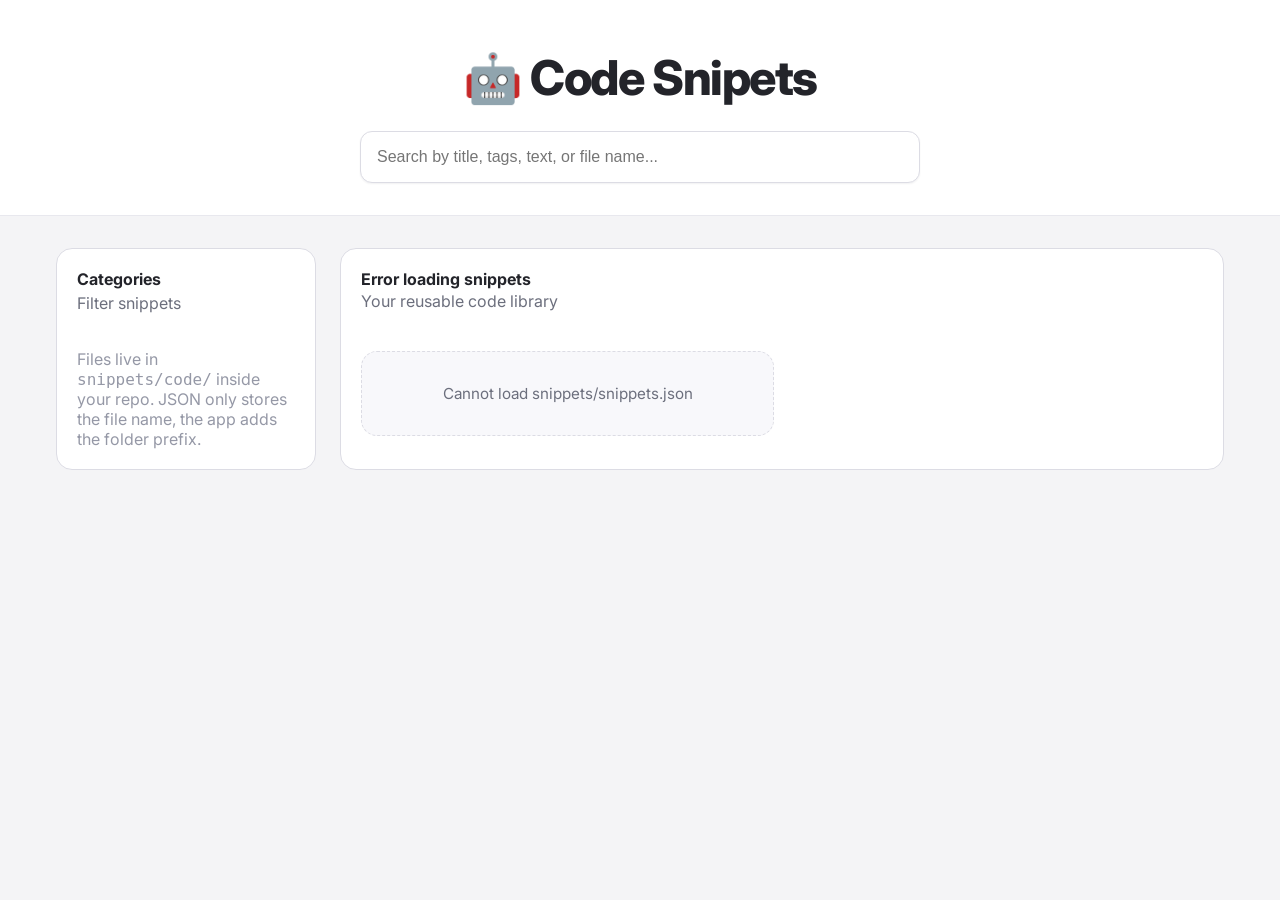
==== commit f56bc04a: "Update index.html" ====
--- a/index.html
+++ b/index.html
@@ -1,558 +1,360 @@
 <!DOCTYPE html>
-<html lang="en">
+<html lang="en" data-theme="light">
 <head>
   <meta charset="UTF-8" />
   <meta name="viewport" content="width=device-width, initial-scale=1.0" />
-  <title>Handy Tools</title>
-  <link rel="preconnect" href="https://api.fontshare.com" />
-  <link href="https://api.fontshare.com/v2/css?f[]=satoshi@400,500,600,700&display=swap" rel="stylesheet" />
+  <title>Code Snipets</title>
+  <link rel="preconnect" href="https://fonts.googleapis.com">
+  <link rel="preconnect" href="https://fonts.gstatic.com" crossorigin>
+  <link href="https://fonts.googleapis.com/css2?family=Inter:wght@400;500;600;700;800&family=JetBrains+Mono:wght@400;500&display=swap" rel="stylesheet">
   <style>
-    *, *::before, *::after { box-sizing: border-box; margin: 0; padding: 0; }
-
     :root {
-      --bg: #f5f3ef;
-      --surface: #ffffff;
-      --surface-subtle: #f8f4ee;
-      --border: #e0d9cf;
-      --border-strong: #d3c8b9;
-      --text: #262116;
-      --text-muted: #756b5d;
-      --text-faint: #a59a8b;
-      --accent: #1a56db;
-      --accent-soft: #eef2ff;
-      --accent-strong: #1749b8;
-      --radius-lg: 20px;
-      --radius-pill: 999px;
-      --shadow-soft: 0 10px 35px rgba(27, 20, 8, 0.08);
-      --transition: 180ms cubic-bezier(0.16, 1, 0.3, 1);
-      --font: 'Satoshi', -apple-system, BlinkMacSystemFont, 'Segoe UI', sans-serif;
-    }
-
-    html {
-      -webkit-font-smoothing: antialiased;
-      background: var(--bg);
-    }
-
-    body {
-      font-family: var(--font);
-      background: radial-gradient(circle at top left, #f3ebdd, #f5f3ef 45%, #f4f1ec);
-      color: var(--text);
-      min-height: 100dvh;
-      display: flex;
-      flex-direction: column;
-    }
-
-    .page-shell {
-      max-width: 1120px;
-      width: 100%;
-      margin: 0 auto;
-      padding: 32px 20px 40px;
-      flex: 1;
-    }
-
-    /* Header */
-
-    .page-header {
-      margin-bottom: 28px;
-    }
-
-    .page-title-row {
-      display: flex;
-      justify-content: space-between;
-      gap: 16px;
-      align-items: center;
-      margin-bottom: 10px;
-    }
-
-    .page-title-main {
-      display: flex;
-      flex-direction: column;
-      gap: 6px;
-    }
-
-    .page-title-main h1 {
-      font-size: 26px;
-      letter-spacing: -0.02em;
-      font-weight: 700;
-      display: flex;
-      align-items: center;
-      gap: 10px;
-    }
-
-    .page-title-main h1 span.logo-pill {
-      display: inline-flex;
-      align-items: center;
-      justify-content: center;
-      width: 32px;
-      height: 32px;
-      border-radius: var(--radius-pill);
-      background: #1c2532;
-      color: #f5f3ef;
-      font-size: 18px;
-      flex-shrink: 0;
-    }
-
-    .page-title-main p {
-      font-size: 14px;
-      color: var(--text-muted);
-    }
-
-    .filter-row {
-      display: flex;
-      gap: 8px;
-      flex-wrap: wrap;
-      margin-top: 10px;
-    }
-
-    .chip {
-      border-radius: var(--radius-pill);
-      padding: 6px 14px;
-      font-size: 13px;
-      border: 1px solid transparent;
-      background: transparent;
-      color: var(--text-muted);
-      cursor: pointer;
-      display: inline-flex;
-      align-items: center;
-      gap: 6px;
-      transition: background var(--transition), border-color var(--transition), color var(--transition), transform var(--transition), box-shadow var(--transition);
-    }
-
-    .chip-primary {
-      background: #262116;
-      color: #f5f3ef;
-      border-color: #262116;
-      box-shadow: 0 6px 18px rgba(0,0,0,0.18);
-    }
-
-    .chip-primary span.dot {
-      width: 6px;
-      height: 6px;
-      border-radius: 999px;
-      background: #f5f3ef;
-    }
-
-    .chip-outline {
-      border-color: #cfc4b6;
-      background: rgba(255, 255, 255, 0.7);
-    }
-
-    .chip-outline:hover {
-      background: #f0e8dd;
-      border-color: var(--border-strong);
-      color: var(--text);
-      transform: translateY(-1px);
-    }
-
-    /* Sections */
-
-    .sections {
-      display: flex;
-      flex-direction: column;
-      gap: 26px;
-      margin-top: 16px;
-    }
-
-    .section {
-      display: flex;
-      flex-direction: column;
-      gap: 12px;
-    }
-
-    .section-header {
-      display: flex;
-      justify-content: space-between;
-      align-items: center;
-      gap: 12px;
-    }
-
-    .section-title {
-      font-size: 14px;
-      font-weight: 600;
-      letter-spacing: 0.08em;
-      text-transform: uppercase;
-      color: var(--text-muted);
-    }
-
-    .section-subtitle {
-      font-size: 13px;
-      color: var(--text-faint);
-      margin-top: 3px;
-    }
-
-    .section-header-main {
-      display: flex;
-      flex-direction: column;
-    }
-
-    .section-view-all {
-      font-size: 13px;
-      color: var(--text-muted);
-      display: inline-flex;
-      align-items: center;
-      gap: 6px;
-      cursor: default;
-    }
-
-    .section-view-all span.chevron {
-      font-size: 12px;
-      opacity: 0.7;
-    }
-
-    /* Tool rows (like horizontal carousels, but static) */
-
-    .tool-row {
-      display: flex;
-      gap: 14px;
-      flex-wrap: wrap;
-    }
-
-    .tool-card {
-      flex: 1;
-      min-width: 260px;
-      max-width: 100%;
-      display: flex;
-      align-items: center;
-      gap: 14px;
-      padding: 16px 18px;
-      background: rgba(255, 255, 255, 0.9);
-      border-radius: 18px;
-      border: 1px solid rgba(210, 196, 177, 0.9);
-      text-decoration: none;
-      color: var(--text);
-      box-shadow: 0 6px 24px rgba(23, 14, 2, 0.06);
-      transition: border-color var(--transition), box-shadow var(--transition), transform var(--transition), background var(--transition);
-    }
-
-    .tool-card:hover {
-      border-color: var(--accent);
-      box-shadow: var(--shadow-soft);
-      transform: translateY(-2px);
-      background: #ffffff;
-    }
-
-    .tool-avatar {
-      width: 40px;
-      height: 40px;
-      border-radius: 14px;
-      background: var(--surface-subtle);
-      display: flex;
-      align-items: center;
-      justify-content: center;
-      font-size: 20px;
-      flex-shrink: 0;
-    }
-
-    .tool-main {
-      flex: 1;
-      min-width: 0;
-    }
-
-    .tool-name {
-      font-size: 15px;
-      font-weight: 600;
-      margin-bottom: 2px;
-    }
-
-    .tool-desc {
-      font-size: 13px;
-      color: var(--text-muted);
-      white-space: nowrap;
-      text-overflow: ellipsis;
-      overflow: hidden;
-    }
-
-    .tool-meta {
-      font-size: 11px;
-      color: var(--text-faint);
-      margin-top: 4px;
-    }
-
-    .tool-trailing {
-      display: flex;
-      flex-direction: column;
-      align-items: flex-end;
-      gap: 8px;
-      margin-left: 4px;
-    }
-
-    .tool-pill {
-      font-size: 11px;
-      padding: 3px 9px;
-      border-radius: var(--radius-pill);
-      background: var(--accent-soft);
-      color: var(--accent-strong);
-      border: 1px solid rgba(72, 94, 171, 0.32);
-    }
-
-    .tool-chevron {
-      font-size: 14px;
-      color: var(--text-faint);
-    }
-
-    /* Coming soon */
-
-    .tool-card.disabled {
-      opacity: 0.55;
-      cursor: default;
-      pointer-events: none;
-      border-style: dashed;
-      border-color: rgba(201, 188, 172, 0.9);
-    }
-
-    .tool-card.disabled .tool-avatar {
-      background: #f0ebe4;
-      color: var(--text-faint);
-    }
-
-    .tool-card.disabled .tool-pill {
-      background: #f0ebe4;
-      border-color: transparent;
-      color: var(--text-faint);
-    }
-
-    /* Footer */
-
-    .page-footer {
-      max-width: 1120px;
-      margin: 0 auto;
-      padding: 0 20px 24px;
-      font-size: 12px;
-      color: var(--text-faint);
-      display: flex;
-      justify-content: space-between;
-      gap: 12px;
-      flex-wrap: wrap;
-    }
-
-    @media (max-width: 720px) {
-      .page-shell {
-        padding: 24px 16px 30px;
-      }
-      .page-title-main h1 {
-        font-size: 22px;
-      }
-      .page-header p {
-        font-size: 13px;
-      }
-      .tool-row {
-        flex-direction: column;
-      }
-      .tool-card {
-        width: 100%;
-      }
+      --text-sm: clamp(0.875rem, 0.8rem + 0.35vw, 1rem);
+      --text-base: clamp(1rem, 0.95rem + 0.25vw, 1.125rem);
+      --space-2: .5rem; --space-3: .75rem; --space-4: 1rem; --space-5: 1.25rem; --space-6: 1.5rem; --space-8: 2rem; --space-10: 2.5rem; --space-12: 3rem;
+      --radius-md: .75rem; --radius-lg: 1rem;
+      --shadow-sm: 0 1px 2px rgba(16,24,40,.06);
+      --font-body:'Inter',sans-serif; --font-mono:'JetBrains Mono',monospace;
+      --bg: #f4f4f6; --surface:#ffffff; --border:#dcdce4; --divider:#e8e8ee;
+      --text:#23242a; --text-muted:#6c6f7d; --text-faint:#9598a6;
+      --primary:#2e93e6; --primary-soft:#e8f2fd;
+    }
+    *,*::before,*::after{box-sizing:border-box}
+    body{
+      margin:0;
+      min-height:100vh;
+      font-family:var(--font-body);
+      font-size:var(--text-base);
+      color:var(--text);
+      background:linear-gradient(180deg,var(--surface) 0 210px,var(--bg) 210px 100%);
+    }
+    .hero{
+      padding:var(--space-12) var(--space-4) var(--space-8);
+      text-align:center;
+      border-bottom:1px solid var(--divider);
+      background:var(--surface);
+    }
+    .title{
+      font-size:clamp(2rem,1.5rem + 2vw,3rem);
+      font-weight:800;
+      letter-spacing:-.03em;
+      margin:0 0 var(--space-6);
+    }
+    .search-wrap{max-width:560px;margin:0 auto}
+    input[type="search"]{
+      width:100%;
+      height:52px;
+      border-radius:var(--radius-md);
+      border:1px solid var(--border);
+      padding:0 var(--space-4);
+      font-size:1rem;
+      box-shadow:var(--shadow-sm);
+    }
+    .layout{
+      max-width:1200px;
+      margin:0 auto;
+      padding:var(--space-8) var(--space-4) var(--space-12);
+      display:grid;
+      grid-template-columns:260px 1fr;
+      gap:var(--space-6);
+    }
+    .sidebar,.main{
+      background:var(--surface);
+      border-radius:var(--radius-lg);
+      border:1px solid var(--border);
+      padding:var(--space-5);
+    }
+    .muted{font-size:var(--text-sm);color:var(--text-muted)}
+    .category-list{
+      margin-top:var(--space-5);
+      display:grid;
+      gap:.5rem;
+      font-size:.95rem;
+    }
+    .check-row{display:flex;align-items:center;gap:.5rem}
+    .check-row input{width:18px;height:18px;accent-color:var(--primary)}
+    .header-row{
+      display:flex;
+      justify-content:space-between;
+      align-items:flex-end;
+      gap:.75rem;
+      flex-wrap:wrap;
+    }
+    .grid{
+      display:grid;
+      grid-template-columns:repeat(auto-fill,minmax(280px,1fr));
+      gap:var(--space-4);
+      margin-top:var(--space-4);
+    }
+    .card{
+      border-radius:var(--radius-lg);
+      border:1px solid var(--border);
+      padding:var(--space-4);
+      display:flex;
+      flex-direction:column;
+      gap:.75rem;
+      background:var(--surface);
+    }
+    .card-head{
+      display:flex;
+      justify-content:space-between;
+      align-items:flex-start;
+      gap:.5rem;
+    }
+    .card-title{margin:0;font-size:1rem;font-weight:600}
+    .chip{
+      font-size:.8rem;
+      padding:.25rem .5rem;
+      border-radius:999px;
+      background:#f0f1f5;
+      color:var(--text-muted);
+    }
+    .file-ref{
+      font-family:var(--font-mono);
+      font-size:.8rem;
+      padding:.3rem .5rem;
+      border-radius:.5rem;
+      background:#f8f8fb;
+      border:1px dashed var(--border);
+      color:var(--text-muted);
+    }
+    .preview{
+      font-family:var(--font-mono);
+      font-size:.84rem;
+      background:#f8f8fb;
+      border-radius:.75rem;
+      border:1px solid var(--divider);
+      padding:.75rem;
+      min-height:130px;
+      max-height:170px;
+      overflow:auto;
+      white-space:pre-wrap;
+    }
+    .tags{
+      display:flex;
+      flex-wrap:wrap;
+      gap:.35rem;
+      font-size:.78rem;
+      margin-top:.25rem;
+    }
+    .tag{
+      padding:.2rem .45rem;
+      border-radius:999px;
+      background:var(--primary-soft);
+      color:var(--primary);
+    }
+    .card-actions{display:flex;gap:.5rem;margin-top:.5rem}
+    .btn{
+      flex:1 1 auto;
+      min-height:40px;
+      border-radius:.75rem;
+      border:0;
+      font-weight:600;
+      font-size:.9rem;
+      cursor:pointer;
+      background:var(--primary);
+      color:#ffffff;
+    }
+    .icon-btn{
+      width:44px;
+      min-height:40px;
+      border-radius:.75rem;
+      border:1px solid var(--border);
+      background:#f8f8fb;
+      font-size:1.1rem;
+      cursor:pointer;
+    }
+    .empty{
+      margin-top:1.5rem;
+      padding:2rem;
+      text-align:center;
+      border-radius:1rem;
+      border:1px dashed var(--border);
+      background:#f8f8fb;
+      color:var(--text-muted);
+      font-size:.95rem;
+    }
+    .small-note{
+      margin-top:var(--space-4);
+      font-size:var(--text-sm);
+      color:var(--text-faint);
+    }
+    @media(max-width:880px){
+      .layout{grid-template-columns:1fr}
     }
   </style>
 </head>
 <body>
-  <main class="page-shell">
-    <header class="page-header">
-      <div class="page-title-main">
-        <h1>
-          <span class="logo-pill">⚙️</span>
-          <span>Handy Tools</span>
-        </h1>
-        <p>Quick little utilities for work, money, and words — all in one clean page.</p>
+  <header class="hero">
+    <h1 class="title">🤖 Code Snipets</h1>
+    <div class="search-wrap">
+      <input id="searchInput" type="search" placeholder="Search by title, tags, text, or file name..." />
+    </div>
+  </header>
+  <main class="layout">
+    <aside class="sidebar">
+      <h2 style="margin:0 0 .25rem;font-size:1rem;">Categories</h2>
+      <div class="muted">Filter snippets</div>
+      <div id="categoryList" class="category-list"></div>
+      <div class="small-note">
+        Files live in <code>snippets/code/</code> inside your repo.
+        JSON only stores the file name, the app adds the folder prefix.
       </div>
-
-      <div class="filter-row" aria-hidden="true">
-        <button class="chip chip-primary" type="button">
-          <span class="dot"></span>
-          Discover
-        </button>
-        <button class="chip chip-outline" type="button">All tools</button>
-        <button class="chip chip-outline" type="button">Work</button>
-        <button class="chip chip-outline" type="button">Money</button>
-        <button class="chip chip-outline" type="button">Language</button>
+    </aside>
+    <section class="main">
+      <div class="header-row">
+        <div>
+          <h2 id="resultsLabel" style="margin:0 0 .15rem;font-size:1rem;">Showing 0 snippets</h2>
+          <div class="muted">Your reusable code library</div>
+        </div>
       </div>
-    </header>
-
-    <section class="sections" aria-label="Tool categories">
-
-      <!-- Popular -->
-      <section class="section" aria-label="Popular tools">
-        <div class="section-header">
-          <div class="section-header-main">
-            <div class="section-title">Popular</div>
-            <div class="section-subtitle">The tools you’re most likely to reach for every day.</div>
-          </div>
-          <div class="section-view-all">
-            View all
-            <span class="chevron">›</span>
-          </div>
-        </div>
-
-        <div class="tool-row">
-          <a class="tool-card" href="tools/timesheet-calculator/index.html">
-            <div class="tool-avatar">⏱️</div>
-            <div class="tool-main">
-              <div class="tool-name">Timesheet Calculator</div>
-              <div class="tool-desc">Track work hours, calculate totals, and export your week in one place.</div>
-              <div class="tool-meta">Work • Time tracking</div>
-            </div>
-            <div class="tool-trailing">
-              <div class="tool-pill">Work</div>
-              <div class="tool-chevron">›</div>
-            </div>
-          </a>
-
-          <a class="tool-card" href="tools/money-calculator/index.html">
-            <div class="tool-avatar">💰</div>
-            <div class="tool-main">
-              <div class="tool-name">Money Calculator</div>
-              <div class="tool-desc">Count notes, coins, and rolls — totals update instantly as you type.</div>
-              <div class="tool-meta">Money • Cash counting</div>
-            </div>
-            <div class="tool-trailing">
-              <div class="tool-pill">Money</div>
-              <div class="tool-chevron">›</div>
-            </div>
-          </a>
-
-          <a class="tool-card" href="tools/word-reader/index.html">
-            <div class="tool-avatar">🔊</div>
-            <div class="tool-main">
-              <div class="tool-name">Word Reader</div>
-              <div class="tool-desc">Type a word and hear it spoken aloud with your chosen browser voice.</div>
-              <div class="tool-meta">Language • Pronunciation helper</div>
-            </div>
-            <div class="tool-trailing">
-              <div class="tool-pill">Language</div>
-              <div class="tool-chevron">›</div>
-            </div>
-          </a>
-        </div>
-      </section>
-
-      <!-- Work -->
-      <section class="section" aria-label="Work tools">
-        <div class="section-header">
-          <div class="section-header-main">
-            <div class="section-title">Work</div>
-            <div class="section-subtitle">Small helpers for time and tasks.</div>
-          </div>
-          <div class="section-view-all">
-            View all
-            <span class="chevron">›</span>
-          </div>
-        </div>
-
-        <div class="tool-row">
-          <a class="tool-card" href="tools/timesheet-calculator/index.html">
-            <div class="tool-avatar">⏱️</div>
-            <div class="tool-main">
-              <div class="tool-name">Timesheet Calculator</div>
-              <div class="tool-desc">Add days, enter hours, and see your total time at a glance.</div>
-              <div class="tool-meta">Ready now</div>
-            </div>
-            <div class="tool-trailing">
-              <div class="tool-pill">Hours</div>
-              <div class="tool-chevron">›</div>
-            </div>
-          </a>
-
-          <div class="tool-card disabled">
-            <div class="tool-avatar">📋</div>
-            <div class="tool-main">
-              <div class="tool-name">Task Checklist</div>
-              <div class="tool-desc">Lightweight checklist for daily tasks and focus — coming soon.</div>
-              <div class="tool-meta">Planned</div>
-            </div>
-            <div class="tool-trailing">
-              <div class="tool-pill">Coming soon</div>
-            </div>
-          </div>
-        </div>
-      </section>
-
-      <!-- Money -->
-      <section class="section" aria-label="Money tools">
-        <div class="section-header">
-          <div class="section-header-main">
-            <div class="section-title">Money</div>
-            <div class="section-subtitle">Quick calculators for cash and totals.</div>
-          </div>
-          <div class="section-view-all">
-            View all
-            <span class="chevron">›</span>
-          </div>
-        </div>
-
-        <div class="tool-row">
-          <a class="tool-card" href="tools/money-calculator/index.html">
-            <div class="tool-avatar">💰</div>
-            <div class="tool-main">
-              <div class="tool-name">Money Calculator</div>
-              <div class="tool-desc">Perfect for cash drawers, tips, or quick deposits.</div>
-              <div class="tool-meta">Ready now</div>
-            </div>
-            <div class="tool-trailing">
-              <div class="tool-pill">Cash</div>
-              <div class="tool-chevron">›</div>
-            </div>
-          </a>
-
-          <div class="tool-card disabled">
-            <div class="tool-avatar">🧮</div>
-            <div class="tool-main">
-              <div class="tool-name">Tip & Split</div>
-              <div class="tool-desc">Calculate tips and split bills with friends — coming soon.</div>
-              <div class="tool-meta">Planned</div>
-            </div>
-            <div class="tool-trailing">
-              <div class="tool-pill">Coming soon</div>
-            </div>
-          </div>
-        </div>
-      </section>
-
-      <!-- Language -->
-      <section class="section" aria-label="Language tools">
-        <div class="section-header">
-          <div class="section-header-main">
-            <div class="section-title">Language</div>
-            <div class="section-subtitle">Tiny helpers for words and pronunciation.</div>
-          </div>
-          <div class="section-view-all">
-            View all
-            <span class="chevron">›</span>
-          </div>
-        </div>
-
-        <div class="tool-row">
-          <a class="tool-card" href="tools/word-reader/index.html">
-            <div class="tool-avatar">🔊</div>
-            <div class="tool-main">
-              <div class="tool-name">Word Reader</div>
-              <div class="tool-desc">Hear a word out loud while you’re reading or learning.</div>
-              <div class="tool-meta">Ready now</div>
-            </div>
-            <div class="tool-trailing">
-              <div class="tool-pill">Voice</div>
-              <div class="tool-chevron">›</div>
-            </div>
-          </a>
-
-          <div class="tool-card disabled">
-            <div class="tool-avatar">📚</div>
-            <div class="tool-main">
-              <div class="tool-name">Word Flashcards</div>
-              <div class="tool-desc">Simple word + meaning practice with audio — coming soon.</div>
-              <div class="tool-meta">Planned</div>
-            </div>
-            <div class="tool-trailing">
-              <div class="tool-pill">Coming soon</div>
-            </div>
-          </div>
-        </div>
-      </section>
-
+      <div id="snippetGrid" class="grid"></div>
     </section>
   </main>
-
-  <footer class="page-footer">
-    <span>Built as a small collection of everyday tools.</span>
-    <span>More tools coming over time.</span>
-  </footer>
+  <script>
+    const SNIPPET_BASE = 'snippets/code/';
+
+    async function loadConfig() {
+      const res = await fetch('snippets/snippets.json');
+      if (!res.ok) throw new Error('Cannot load snippets/snippets.json');
+      return res.json();
+    }
+
+    async function loadSnippet(entry) {
+      const fullPath = SNIPPET_BASE + entry.file;
+      try {
+        const res = await fetch(fullPath);
+        if (!res.ok) throw new Error('missing');
+        const code = await res.text();
+        return { ...entry, code, filePath: fullPath };
+      } catch (err) {
+        return {
+          ...entry,
+          code: `File not found yet: ${fullPath}\n\nCreate this file in the repo under snippets/code/.`,
+          filePath: fullPath,
+          missing: true
+        };
+      }
+    }
+
+    const state = { items: [], categories: [], selectedCats: new Set() };
+    const els = {
+      grid: document.getElementById('snippetGrid'),
+      cats: document.getElementById('categoryList'),
+      search: document.getElementById('searchInput'),
+      label: document.getElementById('resultsLabel')
+    };
+
+    const esc = t => String(t || '')
+      .replace(/&/g,'&amp;')
+      .replace(/</g,'&lt;')
+      .replace(/>/g,'&gt;')
+      .replace(/"/g,'&quot;')
+      .replace(/'/g,'&#039;');
+
+    function computeCategories() {
+      state.categories = [...new Set(
+        state.items.map(i => i.category).filter(Boolean)
+      )].sort();
+    }
+
+    function renderCategories() {
+      if (!state.categories.length) {
+        els.cats.innerHTML = '<div class="muted">No categories yet</div>';
+        return;
+      }
+      els.cats.innerHTML = state.categories.map(c => `
+        <label class="check-row">
+          <input type="checkbox" value="${esc(c)}" ${state.selectedCats.has(c) ? 'checked' : ''} />
+          <span>${esc(c)}</span>
+        </label>
+      `).join('');
+      els.cats.querySelectorAll('input').forEach(input => {
+        input.addEventListener('change', () => {
+          const val = input.value;
+          if (input.checked) state.selectedCats.add(val); else state.selectedCats.delete(val);
+          renderGrid();
+        });
+      });
+    }
+
+    function filteredItems() {
+      const q = els.search.value.trim().toLowerCase();
+      return state.items.filter(item => {
+        const catOk = state.selectedCats.size === 0 || state.selectedCats.has(item.category);
+        const hay = [
+          item.title,
+          item.category,
+          item.description,
+          item.filePath,
+          item.code,
+          ...(item.tags || [])
+        ].join(' ').toLowerCase();
+        const textOk = !q || hay.includes(q);
+        return catOk && textOk;
+      });
+    }
+
+    function renderGrid() {
+      const items = filteredItems();
+      els.label.textContent = `Showing ${items.length} snippet${items.length === 1 ? '' : 's'}`;
+      if (!items.length) {
+        els.grid.innerHTML = '<div class="empty"><strong>No snippets found.</strong><br/>Try another search or add more snippet files in <code>snippets/code/</code>.</div>';
+        return;
+      }
+      els.grid.innerHTML = items.map(item => `
+        <article class="card">
+          <div class="card-head">
+            <h3 class="card-title">${esc(item.title)}</h3>
+            <span class="chip">${esc(item.category)}</span>
+          </div>
+          <div class="file-ref">${esc(item.filePath)}</div>
+          <div class="preview">${esc(item.description || '')}\n\n${esc(item.code || '')}</div>
+          <div class="tags">
+            ${(item.tags || []).map(t => `<span class="tag">${esc(t)}</span>`).join('')}
+          </div>
+          <div class="card-actions">
+            <button class="btn" data-copy="${item.id}">Copy Code</button>
+            <button class="icon-btn" data-path="${item.id}" title="Show file path">↗</button>
+          </div>
+        </article>
+      `).join('');
+
+      els.grid.querySelectorAll('[data-copy]').forEach(btn => {
+        btn.addEventListener('click', async () => {
+          const item = state.items.find(i => i.id === btn.dataset.copy);
+          if (!item) return;
+          await navigator.clipboard.writeText(item.code || '');
+          const old = btn.textContent; btn.textContent = 'Copied';
+          setTimeout(() => btn.textContent = old, 1200);
+        });
+      });
+
+      els.grid.querySelectorAll('[data-path]').forEach(btn => {
+        btn.addEventListener('click', () => {
+          const item = state.items.find(i => i.id === btn.dataset.path);
+          if (!item) return;
+          alert(`File in repo:\n${item.filePath}`);
+        });
+      });
+    }
+
+    async function init() {
+      try {
+        const config = await loadConfig();
+        const loaded = await Promise.all(config.map(loadSnippet));
+        state.items = loaded;
+        computeCategories();
+        renderCategories();
+        renderGrid();
+      } catch (err) {
+        els.label.textContent = 'Error loading snippets';
+        els.grid.innerHTML = `<div class="empty">${esc(err.message)}</div>`;
+      }
+    }
+
+    els.search.addEventListener('input', renderGrid);
+    init();
+  </script>
 </body>
 </html>
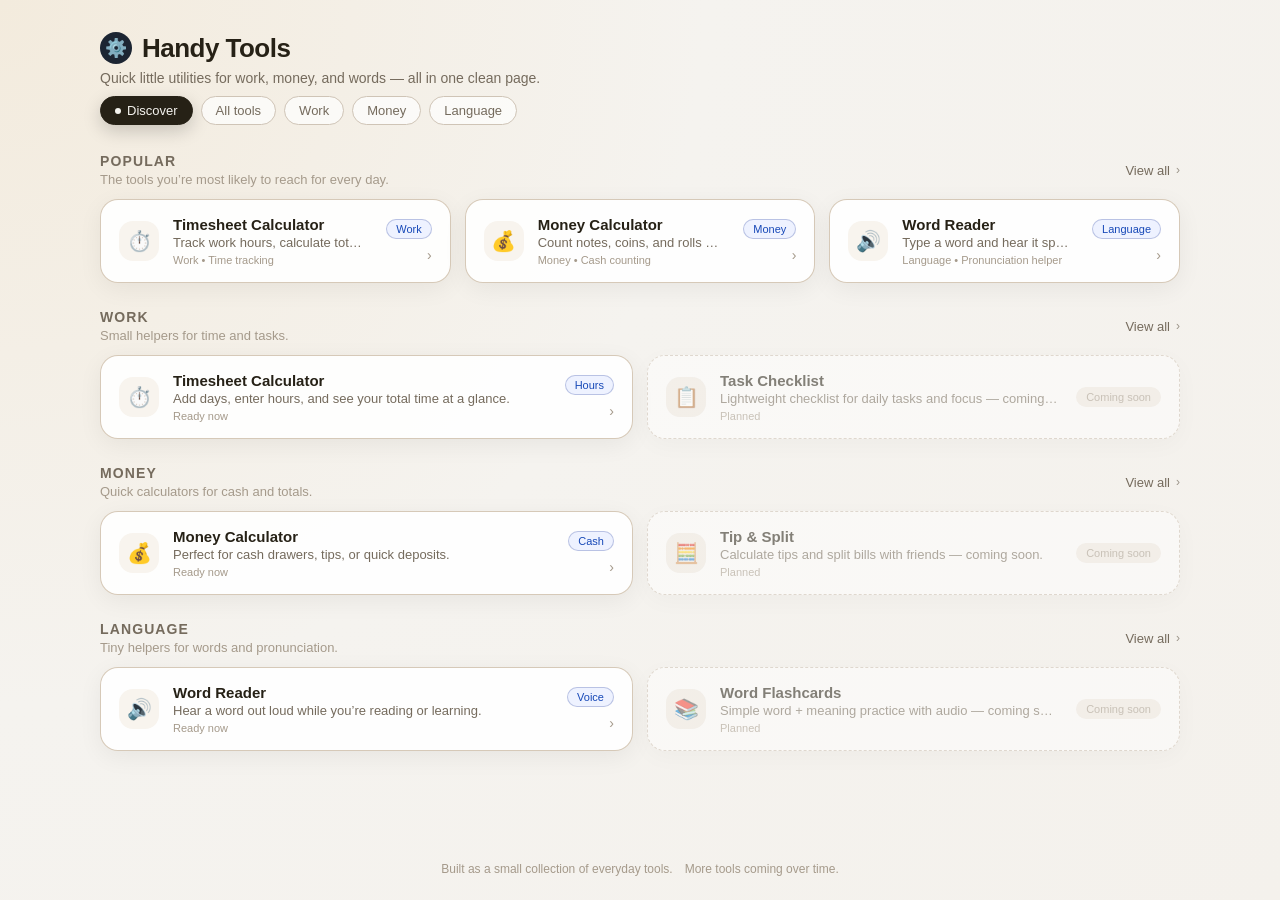
==== commit db3f69d7: "Update index.html" ====
--- a/index.html
+++ b/index.html
@@ -1,360 +1,558 @@
 <!DOCTYPE html>
-<html lang="en" data-theme="light">
+<html lang="en">
 <head>
   <meta charset="UTF-8" />
   <meta name="viewport" content="width=device-width, initial-scale=1.0" />
-  <title>Code Snipets</title>
-  <link rel="preconnect" href="https://fonts.googleapis.com">
-  <link rel="preconnect" href="https://fonts.gstatic.com" crossorigin>
-  <link href="https://fonts.googleapis.com/css2?family=Inter:wght@400;500;600;700;800&family=JetBrains+Mono:wght@400;500&display=swap" rel="stylesheet">
+  <title>Handy Tools</title>
+  <link rel="preconnect" href="https://api.fontshare.com" />
+  <link href="https://api.fontshare.com/v2/css?f[]=satoshi@400,500,600,700&display=swap" rel="stylesheet" />
   <style>
+    *, *::before, *::after { box-sizing: border-box; margin: 0; padding: 0; }
+
     :root {
-      --text-sm: clamp(0.875rem, 0.8rem + 0.35vw, 1rem);
-      --text-base: clamp(1rem, 0.95rem + 0.25vw, 1.125rem);
-      --space-2: .5rem; --space-3: .75rem; --space-4: 1rem; --space-5: 1.25rem; --space-6: 1.5rem; --space-8: 2rem; --space-10: 2.5rem; --space-12: 3rem;
-      --radius-md: .75rem; --radius-lg: 1rem;
-      --shadow-sm: 0 1px 2px rgba(16,24,40,.06);
-      --font-body:'Inter',sans-serif; --font-mono:'JetBrains Mono',monospace;
-      --bg: #f4f4f6; --surface:#ffffff; --border:#dcdce4; --divider:#e8e8ee;
-      --text:#23242a; --text-muted:#6c6f7d; --text-faint:#9598a6;
-      --primary:#2e93e6; --primary-soft:#e8f2fd;
-    }
-    *,*::before,*::after{box-sizing:border-box}
-    body{
-      margin:0;
-      min-height:100vh;
-      font-family:var(--font-body);
-      font-size:var(--text-base);
-      color:var(--text);
-      background:linear-gradient(180deg,var(--surface) 0 210px,var(--bg) 210px 100%);
-    }
-    .hero{
-      padding:var(--space-12) var(--space-4) var(--space-8);
-      text-align:center;
-      border-bottom:1px solid var(--divider);
-      background:var(--surface);
-    }
-    .title{
-      font-size:clamp(2rem,1.5rem + 2vw,3rem);
-      font-weight:800;
-      letter-spacing:-.03em;
-      margin:0 0 var(--space-6);
-    }
-    .search-wrap{max-width:560px;margin:0 auto}
-    input[type="search"]{
-      width:100%;
-      height:52px;
-      border-radius:var(--radius-md);
-      border:1px solid var(--border);
-      padding:0 var(--space-4);
-      font-size:1rem;
-      box-shadow:var(--shadow-sm);
-    }
-    .layout{
-      max-width:1200px;
-      margin:0 auto;
-      padding:var(--space-8) var(--space-4) var(--space-12);
-      display:grid;
-      grid-template-columns:260px 1fr;
-      gap:var(--space-6);
-    }
-    .sidebar,.main{
-      background:var(--surface);
-      border-radius:var(--radius-lg);
-      border:1px solid var(--border);
-      padding:var(--space-5);
-    }
-    .muted{font-size:var(--text-sm);color:var(--text-muted)}
-    .category-list{
-      margin-top:var(--space-5);
-      display:grid;
-      gap:.5rem;
-      font-size:.95rem;
-    }
-    .check-row{display:flex;align-items:center;gap:.5rem}
-    .check-row input{width:18px;height:18px;accent-color:var(--primary)}
-    .header-row{
-      display:flex;
-      justify-content:space-between;
-      align-items:flex-end;
-      gap:.75rem;
-      flex-wrap:wrap;
-    }
-    .grid{
-      display:grid;
-      grid-template-columns:repeat(auto-fill,minmax(280px,1fr));
-      gap:var(--space-4);
-      margin-top:var(--space-4);
-    }
-    .card{
-      border-radius:var(--radius-lg);
-      border:1px solid var(--border);
-      padding:var(--space-4);
-      display:flex;
-      flex-direction:column;
-      gap:.75rem;
-      background:var(--surface);
-    }
-    .card-head{
-      display:flex;
-      justify-content:space-between;
-      align-items:flex-start;
-      gap:.5rem;
-    }
-    .card-title{margin:0;font-size:1rem;font-weight:600}
-    .chip{
-      font-size:.8rem;
-      padding:.25rem .5rem;
-      border-radius:999px;
-      background:#f0f1f5;
-      color:var(--text-muted);
-    }
-    .file-ref{
-      font-family:var(--font-mono);
-      font-size:.8rem;
-      padding:.3rem .5rem;
-      border-radius:.5rem;
-      background:#f8f8fb;
-      border:1px dashed var(--border);
-      color:var(--text-muted);
-    }
-    .preview{
-      font-family:var(--font-mono);
-      font-size:.84rem;
-      background:#f8f8fb;
-      border-radius:.75rem;
-      border:1px solid var(--divider);
-      padding:.75rem;
-      min-height:130px;
-      max-height:170px;
-      overflow:auto;
-      white-space:pre-wrap;
-    }
-    .tags{
-      display:flex;
-      flex-wrap:wrap;
-      gap:.35rem;
-      font-size:.78rem;
-      margin-top:.25rem;
-    }
-    .tag{
-      padding:.2rem .45rem;
-      border-radius:999px;
-      background:var(--primary-soft);
-      color:var(--primary);
-    }
-    .card-actions{display:flex;gap:.5rem;margin-top:.5rem}
-    .btn{
-      flex:1 1 auto;
-      min-height:40px;
-      border-radius:.75rem;
-      border:0;
-      font-weight:600;
-      font-size:.9rem;
-      cursor:pointer;
-      background:var(--primary);
-      color:#ffffff;
-    }
-    .icon-btn{
-      width:44px;
-      min-height:40px;
-      border-radius:.75rem;
-      border:1px solid var(--border);
-      background:#f8f8fb;
-      font-size:1.1rem;
-      cursor:pointer;
-    }
-    .empty{
-      margin-top:1.5rem;
-      padding:2rem;
-      text-align:center;
-      border-radius:1rem;
-      border:1px dashed var(--border);
-      background:#f8f8fb;
-      color:var(--text-muted);
-      font-size:.95rem;
-    }
-    .small-note{
-      margin-top:var(--space-4);
-      font-size:var(--text-sm);
-      color:var(--text-faint);
-    }
-    @media(max-width:880px){
-      .layout{grid-template-columns:1fr}
+      --bg: #f5f3ef;
+      --surface: #ffffff;
+      --surface-subtle: #f8f4ee;
+      --border: #e0d9cf;
+      --border-strong: #d3c8b9;
+      --text: #262116;
+      --text-muted: #756b5d;
+      --text-faint: #a59a8b;
+      --accent: #1a56db;
+      --accent-soft: #eef2ff;
+      --accent-strong: #1749b8;
+      --radius-lg: 20px;
+      --radius-pill: 999px;
+      --shadow-soft: 0 10px 35px rgba(27, 20, 8, 0.08);
+      --transition: 180ms cubic-bezier(0.16, 1, 0.3, 1);
+      --font: 'Satoshi', -apple-system, BlinkMacSystemFont, 'Segoe UI', sans-serif;
+    }
+
+    html {
+      -webkit-font-smoothing: antialiased;
+      background: var(--bg);
+    }
+
+    body {
+      font-family: var(--font);
+      background: radial-gradient(circle at top left, #f3ebdd, #f5f3ef 45%, #f4f1ec);
+      color: var(--text);
+      min-height: 100dvh;
+      display: flex;
+      flex-direction: column;
+    }
+
+    .page-shell {
+      max-width: 1120px;
+      width: 100%;
+      margin: 0 auto;
+      padding: 32px 20px 40px;
+      flex: 1;
+    }
+
+    /* Header */
+
+    .page-header {
+      margin-bottom: 28px;
+    }
+
+    .page-title-row {
+      display: flex;
+      justify-content: space-between;
+      gap: 16px;
+      align-items: center;
+      margin-bottom: 10px;
+    }
+
+    .page-title-main {
+      display: flex;
+      flex-direction: column;
+      gap: 6px;
+    }
+
+    .page-title-main h1 {
+      font-size: 26px;
+      letter-spacing: -0.02em;
+      font-weight: 700;
+      display: flex;
+      align-items: center;
+      gap: 10px;
+    }
+
+    .page-title-main h1 span.logo-pill {
+      display: inline-flex;
+      align-items: center;
+      justify-content: center;
+      width: 32px;
+      height: 32px;
+      border-radius: var(--radius-pill);
+      background: #1c2532;
+      color: #f5f3ef;
+      font-size: 18px;
+      flex-shrink: 0;
+    }
+
+    .page-title-main p {
+      font-size: 14px;
+      color: var(--text-muted);
+    }
+
+    .filter-row {
+      display: flex;
+      gap: 8px;
+      flex-wrap: wrap;
+      margin-top: 10px;
+    }
+
+    .chip {
+      border-radius: var(--radius-pill);
+      padding: 6px 14px;
+      font-size: 13px;
+      border: 1px solid transparent;
+      background: transparent;
+      color: var(--text-muted);
+      cursor: pointer;
+      display: inline-flex;
+      align-items: center;
+      gap: 6px;
+      transition: background var(--transition), border-color var(--transition), color var(--transition), transform var(--transition), box-shadow var(--transition);
+    }
+
+    .chip-primary {
+      background: #262116;
+      color: #f5f3ef;
+      border-color: #262116;
+      box-shadow: 0 6px 18px rgba(0,0,0,0.18);
+    }
+
+    .chip-primary span.dot {
+      width: 6px;
+      height: 6px;
+      border-radius: 999px;
+      background: #f5f3ef;
+    }
+
+    .chip-outline {
+      border-color: #cfc4b6;
+      background: rgba(255, 255, 255, 0.7);
+    }
+
+    .chip-outline:hover {
+      background: #f0e8dd;
+      border-color: var(--border-strong);
+      color: var(--text);
+      transform: translateY(-1px);
+    }
+
+    /* Sections */
+
+    .sections {
+      display: flex;
+      flex-direction: column;
+      gap: 26px;
+      margin-top: 16px;
+    }
+
+    .section {
+      display: flex;
+      flex-direction: column;
+      gap: 12px;
+    }
+
+    .section-header {
+      display: flex;
+      justify-content: space-between;
+      align-items: center;
+      gap: 12px;
+    }
+
+    .section-title {
+      font-size: 14px;
+      font-weight: 600;
+      letter-spacing: 0.08em;
+      text-transform: uppercase;
+      color: var(--text-muted);
+    }
+
+    .section-subtitle {
+      font-size: 13px;
+      color: var(--text-faint);
+      margin-top: 3px;
+    }
+
+    .section-header-main {
+      display: flex;
+      flex-direction: column;
+    }
+
+    .section-view-all {
+      font-size: 13px;
+      color: var(--text-muted);
+      display: inline-flex;
+      align-items: center;
+      gap: 6px;
+      cursor: default;
+    }
+
+    .section-view-all span.chevron {
+      font-size: 12px;
+      opacity: 0.7;
+    }
+
+    /* Tool rows (like horizontal carousels, but static) */
+
+    .tool-row {
+      display: flex;
+      gap: 14px;
+      flex-wrap: wrap;
+    }
+
+    .tool-card {
+      flex: 1;
+      min-width: 260px;
+      max-width: 100%;
+      display: flex;
+      align-items: center;
+      gap: 14px;
+      padding: 16px 18px;
+      background: rgba(255, 255, 255, 0.9);
+      border-radius: 18px;
+      border: 1px solid rgba(210, 196, 177, 0.9);
+      text-decoration: none;
+      color: var(--text);
+      box-shadow: 0 6px 24px rgba(23, 14, 2, 0.06);
+      transition: border-color var(--transition), box-shadow var(--transition), transform var(--transition), background var(--transition);
+    }
+
+    .tool-card:hover {
+      border-color: var(--accent);
+      box-shadow: var(--shadow-soft);
+      transform: translateY(-2px);
+      background: #ffffff;
+    }
+
+    .tool-avatar {
+      width: 40px;
+      height: 40px;
+      border-radius: 14px;
+      background: var(--surface-subtle);
+      display: flex;
+      align-items: center;
+      justify-content: center;
+      font-size: 20px;
+      flex-shrink: 0;
+    }
+
+    .tool-main {
+      flex: 1;
+      min-width: 0;
+    }
+
+    .tool-name {
+      font-size: 15px;
+      font-weight: 600;
+      margin-bottom: 2px;
+    }
+
+    .tool-desc {
+      font-size: 13px;
+      color: var(--text-muted);
+      white-space: nowrap;
+      text-overflow: ellipsis;
+      overflow: hidden;
+    }
+
+    .tool-meta {
+      font-size: 11px;
+      color: var(--text-faint);
+      margin-top: 4px;
+    }
+
+    .tool-trailing {
+      display: flex;
+      flex-direction: column;
+      align-items: flex-end;
+      gap: 8px;
+      margin-left: 4px;
+    }
+
+    .tool-pill {
+      font-size: 11px;
+      padding: 3px 9px;
+      border-radius: var(--radius-pill);
+      background: var(--accent-soft);
+      color: var(--accent-strong);
+      border: 1px solid rgba(72, 94, 171, 0.32);
+    }
+
+    .tool-chevron {
+      font-size: 14px;
+      color: var(--text-faint);
+    }
+
+    /* Coming soon */
+
+    .tool-card.disabled {
+      opacity: 0.55;
+      cursor: default;
+      pointer-events: none;
+      border-style: dashed;
+      border-color: rgba(201, 188, 172, 0.9);
+    }
+
+    .tool-card.disabled .tool-avatar {
+      background: #f0ebe4;
+      color: var(--text-faint);
+    }
+
+    .tool-card.disabled .tool-pill {
+      background: #f0ebe4;
+      border-color: transparent;
+      color: var(--text-faint);
+    }
+
+    /* Footer */
+
+    .page-footer {
+      max-width: 1120px;
+      margin: 0 auto;
+      padding: 0 20px 24px;
+      font-size: 12px;
+      color: var(--text-faint);
+      display: flex;
+      justify-content: space-between;
+      gap: 12px;
+      flex-wrap: wrap;
+    }
+
+    @media (max-width: 720px) {
+      .page-shell {
+        padding: 24px 16px 30px;
+      }
+      .page-title-main h1 {
+        font-size: 22px;
+      }
+      .page-header p {
+        font-size: 13px;
+      }
+      .tool-row {
+        flex-direction: column;
+      }
+      .tool-card {
+        width: 100%;
+      }
     }
   </style>
 </head>
 <body>
-  <header class="hero">
-    <h1 class="title">🤖 Code Snipets</h1>
-    <div class="search-wrap">
-      <input id="searchInput" type="search" placeholder="Search by title, tags, text, or file name..." />
-    </div>
-  </header>
-  <main class="layout">
-    <aside class="sidebar">
-      <h2 style="margin:0 0 .25rem;font-size:1rem;">Categories</h2>
-      <div class="muted">Filter snippets</div>
-      <div id="categoryList" class="category-list"></div>
-      <div class="small-note">
-        Files live in <code>snippets/code/</code> inside your repo.
-        JSON only stores the file name, the app adds the folder prefix.
+  <main class="page-shell">
+    <header class="page-header">
+      <div class="page-title-main">
+        <h1>
+          <span class="logo-pill">⚙️</span>
+          <span>Handy Tools</span>
+        </h1>
+        <p>Quick little utilities for work, money, and words — all in one clean page.</p>
       </div>
-    </aside>
-    <section class="main">
-      <div class="header-row">
-        <div>
-          <h2 id="resultsLabel" style="margin:0 0 .15rem;font-size:1rem;">Showing 0 snippets</h2>
-          <div class="muted">Your reusable code library</div>
-        </div>
+
+      <div class="filter-row" aria-hidden="true">
+        <button class="chip chip-primary" type="button">
+          <span class="dot"></span>
+          Discover
+        </button>
+        <button class="chip chip-outline" type="button">All tools</button>
+        <button class="chip chip-outline" type="button">Work</button>
+        <button class="chip chip-outline" type="button">Money</button>
+        <button class="chip chip-outline" type="button">Language</button>
       </div>
-      <div id="snippetGrid" class="grid"></div>
+    </header>
+
+    <section class="sections" aria-label="Tool categories">
+
+      <!-- Popular -->
+      <section class="section" aria-label="Popular tools">
+        <div class="section-header">
+          <div class="section-header-main">
+            <div class="section-title">Popular</div>
+            <div class="section-subtitle">The tools you’re most likely to reach for every day.</div>
+          </div>
+          <div class="section-view-all">
+            View all
+            <span class="chevron">›</span>
+          </div>
+        </div>
+
+        <div class="tool-row">
+          <a class="tool-card" href="tools/timesheet-calculator/index.html">
+            <div class="tool-avatar">⏱️</div>
+            <div class="tool-main">
+              <div class="tool-name">Timesheet Calculator</div>
+              <div class="tool-desc">Track work hours, calculate totals, and export your week in one place.</div>
+              <div class="tool-meta">Work • Time tracking</div>
+            </div>
+            <div class="tool-trailing">
+              <div class="tool-pill">Work</div>
+              <div class="tool-chevron">›</div>
+            </div>
+          </a>
+
+          <a class="tool-card" href="tools/money-calculator/index.html">
+            <div class="tool-avatar">💰</div>
+            <div class="tool-main">
+              <div class="tool-name">Money Calculator</div>
+              <div class="tool-desc">Count notes, coins, and rolls — totals update instantly as you type.</div>
+              <div class="tool-meta">Money • Cash counting</div>
+            </div>
+            <div class="tool-trailing">
+              <div class="tool-pill">Money</div>
+              <div class="tool-chevron">›</div>
+            </div>
+          </a>
+
+          <a class="tool-card" href="tools/word-reader/index.html">
+            <div class="tool-avatar">🔊</div>
+            <div class="tool-main">
+              <div class="tool-name">Word Reader</div>
+              <div class="tool-desc">Type a word and hear it spoken aloud with your chosen browser voice.</div>
+              <div class="tool-meta">Language • Pronunciation helper</div>
+            </div>
+            <div class="tool-trailing">
+              <div class="tool-pill">Language</div>
+              <div class="tool-chevron">›</div>
+            </div>
+          </a>
+        </div>
+      </section>
+
+      <!-- Work -->
+      <section class="section" aria-label="Work tools">
+        <div class="section-header">
+          <div class="section-header-main">
+            <div class="section-title">Work</div>
+            <div class="section-subtitle">Small helpers for time and tasks.</div>
+          </div>
+          <div class="section-view-all">
+            View all
+            <span class="chevron">›</span>
+          </div>
+        </div>
+
+        <div class="tool-row">
+          <a class="tool-card" href="tools/timesheet-calculator/index.html">
+            <div class="tool-avatar">⏱️</div>
+            <div class="tool-main">
+              <div class="tool-name">Timesheet Calculator</div>
+              <div class="tool-desc">Add days, enter hours, and see your total time at a glance.</div>
+              <div class="tool-meta">Ready now</div>
+            </div>
+            <div class="tool-trailing">
+              <div class="tool-pill">Hours</div>
+              <div class="tool-chevron">›</div>
+            </div>
+          </a>
+
+          <div class="tool-card disabled">
+            <div class="tool-avatar">📋</div>
+            <div class="tool-main">
+              <div class="tool-name">Task Checklist</div>
+              <div class="tool-desc">Lightweight checklist for daily tasks and focus — coming soon.</div>
+              <div class="tool-meta">Planned</div>
+            </div>
+            <div class="tool-trailing">
+              <div class="tool-pill">Coming soon</div>
+            </div>
+          </div>
+        </div>
+      </section>
+
+      <!-- Money -->
+      <section class="section" aria-label="Money tools">
+        <div class="section-header">
+          <div class="section-header-main">
+            <div class="section-title">Money</div>
+            <div class="section-subtitle">Quick calculators for cash and totals.</div>
+          </div>
+          <div class="section-view-all">
+            View all
+            <span class="chevron">›</span>
+          </div>
+        </div>
+
+        <div class="tool-row">
+          <a class="tool-card" href="tools/money-calculator/index.html">
+            <div class="tool-avatar">💰</div>
+            <div class="tool-main">
+              <div class="tool-name">Money Calculator</div>
+              <div class="tool-desc">Perfect for cash drawers, tips, or quick deposits.</div>
+              <div class="tool-meta">Ready now</div>
+            </div>
+            <div class="tool-trailing">
+              <div class="tool-pill">Cash</div>
+              <div class="tool-chevron">›</div>
+            </div>
+          </a>
+
+          <div class="tool-card disabled">
+            <div class="tool-avatar">🧮</div>
+            <div class="tool-main">
+              <div class="tool-name">Tip & Split</div>
+              <div class="tool-desc">Calculate tips and split bills with friends — coming soon.</div>
+              <div class="tool-meta">Planned</div>
+            </div>
+            <div class="tool-trailing">
+              <div class="tool-pill">Coming soon</div>
+            </div>
+          </div>
+        </div>
+      </section>
+
+      <!-- Language -->
+      <section class="section" aria-label="Language tools">
+        <div class="section-header">
+          <div class="section-header-main">
+            <div class="section-title">Language</div>
+            <div class="section-subtitle">Tiny helpers for words and pronunciation.</div>
+          </div>
+          <div class="section-view-all">
+            View all
+            <span class="chevron">›</span>
+          </div>
+        </div>
+
+        <div class="tool-row">
+          <a class="tool-card" href="tools/word-reader/index.html">
+            <div class="tool-avatar">🔊</div>
+            <div class="tool-main">
+              <div class="tool-name">Word Reader</div>
+              <div class="tool-desc">Hear a word out loud while you’re reading or learning.</div>
+              <div class="tool-meta">Ready now</div>
+            </div>
+            <div class="tool-trailing">
+              <div class="tool-pill">Voice</div>
+              <div class="tool-chevron">›</div>
+            </div>
+          </a>
+
+          <div class="tool-card disabled">
+            <div class="tool-avatar">📚</div>
+            <div class="tool-main">
+              <div class="tool-name">Word Flashcards</div>
+              <div class="tool-desc">Simple word + meaning practice with audio — coming soon.</div>
+              <div class="tool-meta">Planned</div>
+            </div>
+            <div class="tool-trailing">
+              <div class="tool-pill">Coming soon</div>
+            </div>
+          </div>
+        </div>
+      </section>
+
     </section>
   </main>
-  <script>
-    const SNIPPET_BASE = 'snippets/code/';
-
-    async function loadConfig() {
-      const res = await fetch('snippets/snippets.json');
-      if (!res.ok) throw new Error('Cannot load snippets/snippets.json');
-      return res.json();
-    }
-
-    async function loadSnippet(entry) {
-      const fullPath = SNIPPET_BASE + entry.file;
-      try {
-        const res = await fetch(fullPath);
-        if (!res.ok) throw new Error('missing');
-        const code = await res.text();
-        return { ...entry, code, filePath: fullPath };
-      } catch (err) {
-        return {
-          ...entry,
-          code: `File not found yet: ${fullPath}\n\nCreate this file in the repo under snippets/code/.`,
-          filePath: fullPath,
-          missing: true
-        };
-      }
-    }
-
-    const state = { items: [], categories: [], selectedCats: new Set() };
-    const els = {
-      grid: document.getElementById('snippetGrid'),
-      cats: document.getElementById('categoryList'),
-      search: document.getElementById('searchInput'),
-      label: document.getElementById('resultsLabel')
-    };
-
-    const esc = t => String(t || '')
-      .replace(/&/g,'&amp;')
-      .replace(/</g,'&lt;')
-      .replace(/>/g,'&gt;')
-      .replace(/"/g,'&quot;')
-      .replace(/'/g,'&#039;');
-
-    function computeCategories() {
-      state.categories = [...new Set(
-        state.items.map(i => i.category).filter(Boolean)
-      )].sort();
-    }
-
-    function renderCategories() {
-      if (!state.categories.length) {
-        els.cats.innerHTML = '<div class="muted">No categories yet</div>';
-        return;
-      }
-      els.cats.innerHTML = state.categories.map(c => `
-        <label class="check-row">
-          <input type="checkbox" value="${esc(c)}" ${state.selectedCats.has(c) ? 'checked' : ''} />
-          <span>${esc(c)}</span>
-        </label>
-      `).join('');
-      els.cats.querySelectorAll('input').forEach(input => {
-        input.addEventListener('change', () => {
-          const val = input.value;
-          if (input.checked) state.selectedCats.add(val); else state.selectedCats.delete(val);
-          renderGrid();
-        });
-      });
-    }
-
-    function filteredItems() {
-      const q = els.search.value.trim().toLowerCase();
-      return state.items.filter(item => {
-        const catOk = state.selectedCats.size === 0 || state.selectedCats.has(item.category);
-        const hay = [
-          item.title,
-          item.category,
-          item.description,
-          item.filePath,
-          item.code,
-          ...(item.tags || [])
-        ].join(' ').toLowerCase();
-        const textOk = !q || hay.includes(q);
-        return catOk && textOk;
-      });
-    }
-
-    function renderGrid() {
-      const items = filteredItems();
-      els.label.textContent = `Showing ${items.length} snippet${items.length === 1 ? '' : 's'}`;
-      if (!items.length) {
-        els.grid.innerHTML = '<div class="empty"><strong>No snippets found.</strong><br/>Try another search or add more snippet files in <code>snippets/code/</code>.</div>';
-        return;
-      }
-      els.grid.innerHTML = items.map(item => `
-        <article class="card">
-          <div class="card-head">
-            <h3 class="card-title">${esc(item.title)}</h3>
-            <span class="chip">${esc(item.category)}</span>
-          </div>
-          <div class="file-ref">${esc(item.filePath)}</div>
-          <div class="preview">${esc(item.description || '')}\n\n${esc(item.code || '')}</div>
-          <div class="tags">
-            ${(item.tags || []).map(t => `<span class="tag">${esc(t)}</span>`).join('')}
-          </div>
-          <div class="card-actions">
-            <button class="btn" data-copy="${item.id}">Copy Code</button>
-            <button class="icon-btn" data-path="${item.id}" title="Show file path">↗</button>
-          </div>
-        </article>
-      `).join('');
-
-      els.grid.querySelectorAll('[data-copy]').forEach(btn => {
-        btn.addEventListener('click', async () => {
-          const item = state.items.find(i => i.id === btn.dataset.copy);
-          if (!item) return;
-          await navigator.clipboard.writeText(item.code || '');
-          const old = btn.textContent; btn.textContent = 'Copied';
-          setTimeout(() => btn.textContent = old, 1200);
-        });
-      });
-
-      els.grid.querySelectorAll('[data-path]').forEach(btn => {
-        btn.addEventListener('click', () => {
-          const item = state.items.find(i => i.id === btn.dataset.path);
-          if (!item) return;
-          alert(`File in repo:\n${item.filePath}`);
-        });
-      });
-    }
-
-    async function init() {
-      try {
-        const config = await loadConfig();
-        const loaded = await Promise.all(config.map(loadSnippet));
-        state.items = loaded;
-        computeCategories();
-        renderCategories();
-        renderGrid();
-      } catch (err) {
-        els.label.textContent = 'Error loading snippets';
-        els.grid.innerHTML = `<div class="empty">${esc(err.message)}</div>`;
-      }
-    }
-
-    els.search.addEventListener('input', renderGrid);
-    init();
-  </script>
+
+  <footer class="page-footer">
+    <span>Built as a small collection of everyday tools.</span>
+    <span>More tools coming over time.</span>
+  </footer>
 </body>
 </html>
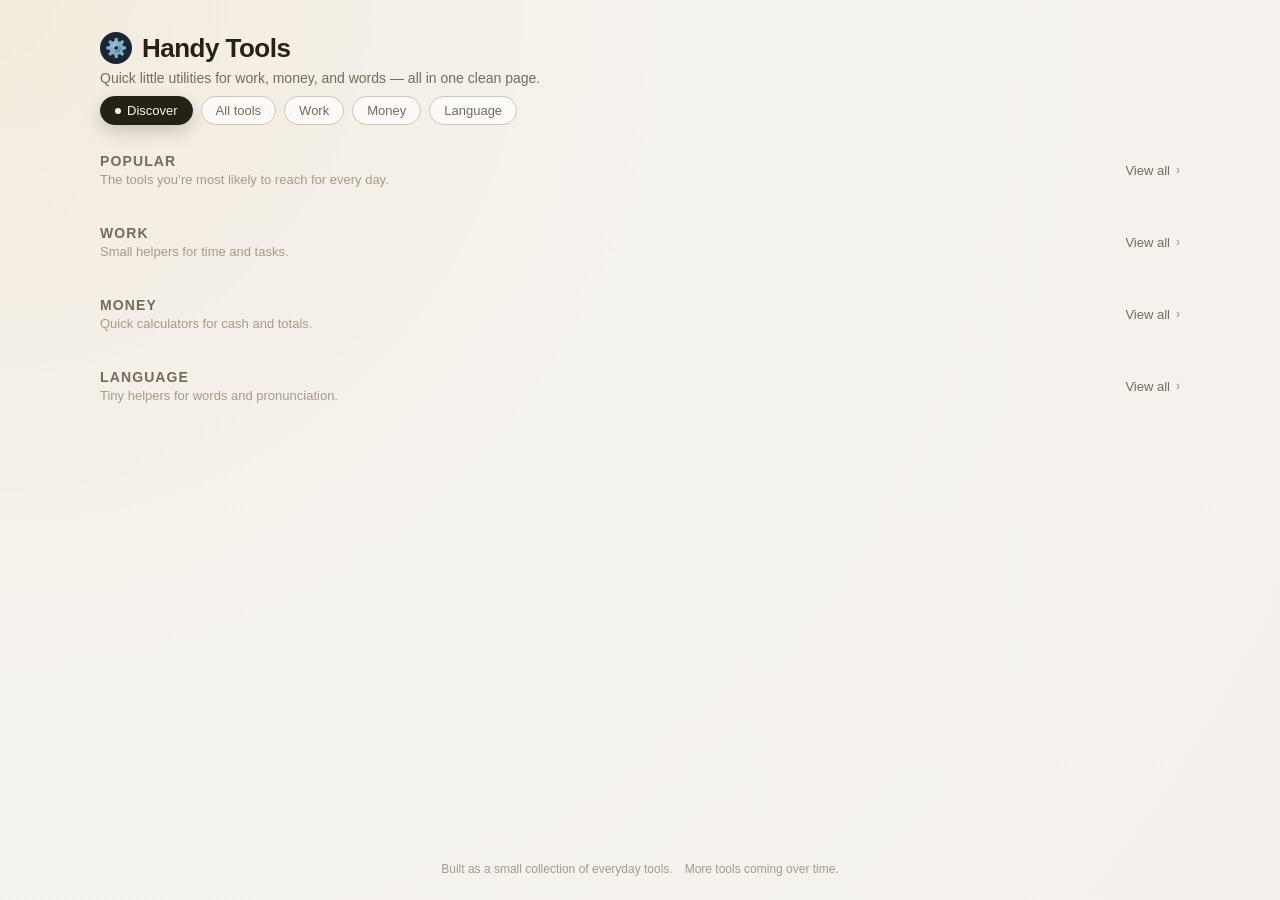
==== commit acd97b1b: "Update index.html" ====
--- a/index.html
+++ b/index.html
@@ -199,7 +199,7 @@
       opacity: 0.7;
     }
 
-    /* Tool rows (like horizontal carousels, but static) */
+    /* Tool rows */
 
     .tool-row {
       display: flex;
@@ -382,46 +382,7 @@
           </div>
         </div>
 
-        <div class="tool-row">
-          <a class="tool-card" href="tools/timesheet-calculator/index.html">
-            <div class="tool-avatar">⏱️</div>
-            <div class="tool-main">
-              <div class="tool-name">Timesheet Calculator</div>
-              <div class="tool-desc">Track work hours, calculate totals, and export your week in one place.</div>
-              <div class="tool-meta">Work • Time tracking</div>
-            </div>
-            <div class="tool-trailing">
-              <div class="tool-pill">Work</div>
-              <div class="tool-chevron">›</div>
-            </div>
-          </a>
-
-          <a class="tool-card" href="tools/money-calculator/index.html">
-            <div class="tool-avatar">💰</div>
-            <div class="tool-main">
-              <div class="tool-name">Money Calculator</div>
-              <div class="tool-desc">Count notes, coins, and rolls — totals update instantly as you type.</div>
-              <div class="tool-meta">Money • Cash counting</div>
-            </div>
-            <div class="tool-trailing">
-              <div class="tool-pill">Money</div>
-              <div class="tool-chevron">›</div>
-            </div>
-          </a>
-
-          <a class="tool-card" href="tools/word-reader/index.html">
-            <div class="tool-avatar">🔊</div>
-            <div class="tool-main">
-              <div class="tool-name">Word Reader</div>
-              <div class="tool-desc">Type a word and hear it spoken aloud with your chosen browser voice.</div>
-              <div class="tool-meta">Language • Pronunciation helper</div>
-            </div>
-            <div class="tool-trailing">
-              <div class="tool-pill">Language</div>
-              <div class="tool-chevron">›</div>
-            </div>
-          </a>
-        </div>
+        <div class="tool-row" id="section-popular"></div>
       </section>
 
       <!-- Work -->
@@ -437,32 +398,7 @@
           </div>
         </div>
 
-        <div class="tool-row">
-          <a class="tool-card" href="tools/timesheet-calculator/index.html">
-            <div class="tool-avatar">⏱️</div>
-            <div class="tool-main">
-              <div class="tool-name">Timesheet Calculator</div>
-              <div class="tool-desc">Add days, enter hours, and see your total time at a glance.</div>
-              <div class="tool-meta">Ready now</div>
-            </div>
-            <div class="tool-trailing">
-              <div class="tool-pill">Hours</div>
-              <div class="tool-chevron">›</div>
-            </div>
-          </a>
-
-          <div class="tool-card disabled">
-            <div class="tool-avatar">📋</div>
-            <div class="tool-main">
-              <div class="tool-name">Task Checklist</div>
-              <div class="tool-desc">Lightweight checklist for daily tasks and focus — coming soon.</div>
-              <div class="tool-meta">Planned</div>
-            </div>
-            <div class="tool-trailing">
-              <div class="tool-pill">Coming soon</div>
-            </div>
-          </div>
-        </div>
+        <div class="tool-row" id="section-work"></div>
       </section>
 
       <!-- Money -->
@@ -478,32 +414,7 @@
           </div>
         </div>
 
-        <div class="tool-row">
-          <a class="tool-card" href="tools/money-calculator/index.html">
-            <div class="tool-avatar">💰</div>
-            <div class="tool-main">
-              <div class="tool-name">Money Calculator</div>
-              <div class="tool-desc">Perfect for cash drawers, tips, or quick deposits.</div>
-              <div class="tool-meta">Ready now</div>
-            </div>
-            <div class="tool-trailing">
-              <div class="tool-pill">Cash</div>
-              <div class="tool-chevron">›</div>
-            </div>
-          </a>
-
-          <div class="tool-card disabled">
-            <div class="tool-avatar">🧮</div>
-            <div class="tool-main">
-              <div class="tool-name">Tip & Split</div>
-              <div class="tool-desc">Calculate tips and split bills with friends — coming soon.</div>
-              <div class="tool-meta">Planned</div>
-            </div>
-            <div class="tool-trailing">
-              <div class="tool-pill">Coming soon</div>
-            </div>
-          </div>
-        </div>
+        <div class="tool-row" id="section-money"></div>
       </section>
 
       <!-- Language -->
@@ -519,32 +430,7 @@
           </div>
         </div>
 
-        <div class="tool-row">
-          <a class="tool-card" href="tools/word-reader/index.html">
-            <div class="tool-avatar">🔊</div>
-            <div class="tool-main">
-              <div class="tool-name">Word Reader</div>
-              <div class="tool-desc">Hear a word out loud while you’re reading or learning.</div>
-              <div class="tool-meta">Ready now</div>
-            </div>
-            <div class="tool-trailing">
-              <div class="tool-pill">Voice</div>
-              <div class="tool-chevron">›</div>
-            </div>
-          </a>
-
-          <div class="tool-card disabled">
-            <div class="tool-avatar">📚</div>
-            <div class="tool-main">
-              <div class="tool-name">Word Flashcards</div>
-              <div class="tool-desc">Simple word + meaning practice with audio — coming soon.</div>
-              <div class="tool-meta">Planned</div>
-            </div>
-            <div class="tool-trailing">
-              <div class="tool-pill">Coming soon</div>
-            </div>
-          </div>
-        </div>
+        <div class="tool-row" id="section-language"></div>
       </section>
 
     </section>
@@ -554,5 +440,90 @@
     <span>Built as a small collection of everyday tools.</span>
     <span>More tools coming over time.</span>
   </footer>
+
+  <!-- JSON‑driven cards -->
+  <script>
+    const SECTION_MAP = {
+      "Popular": "section-popular",
+      "Work": "section-work",
+      "Money": "section-money",
+      "Language": "section-language"
+    };
+
+    function createToolCard(item) {
+      const link = document.createElement(item.href && !item.disabled ? "a" : "div");
+      link.className = "tool-card" + (item.disabled ? " disabled" : "");
+      if (item.href && !item.disabled) {
+        link.href = item.href;
+      }
+
+      const avatar = document.createElement("div");
+      avatar.className = "tool-avatar";
+      avatar.textContent = item.emoji || "⚙️";
+
+      const main = document.createElement("div");
+      main.className = "tool-main";
+
+      const name = document.createElement("div");
+      name.className = "tool-name";
+      name.textContent = item.title;
+
+      const desc = document.createElement("div");
+      desc.className = "tool-desc";
+      desc.textContent = item.description;
+
+      const meta = document.createElement("div");
+      meta.className = "tool-meta";
+      meta.textContent = item.meta || item.category || "";
+
+      main.appendChild(name);
+      main.appendChild(desc);
+      main.appendChild(meta);
+
+      const trailing = document.createElement("div");
+      trailing.className = "tool-trailing";
+
+      const pill = document.createElement("div");
+      pill.className = "tool-pill";
+      pill.textContent = item.pill || item.category || "";
+
+      trailing.appendChild(pill);
+
+      if (!item.disabled && item.href) {
+        const chev = document.createElement("div");
+        chev.className = "tool-chevron";
+        chev.textContent = "›";
+        trailing.appendChild(chev);
+      }
+
+      link.appendChild(avatar);
+      link.appendChild(main);
+      link.appendChild(trailing);
+
+      return link;
+    }
+
+    async function initTools() {
+      try {
+        const res = await fetch("assets.json");
+        if (!res.ok) {
+          throw new Error("HTTP " + res.status);
+        }
+        const data = await res.json();
+
+        data.forEach(item => {
+          const sectionId = SECTION_MAP[item.section];
+          if (!sectionId) return;
+          const container = document.getElementById(sectionId);
+          if (!container) return;
+          container.appendChild(createToolCard(item));
+        });
+      } catch (err) {
+        console.error("Failed to load assets.json", err);
+      }
+    }
+
+    document.addEventListener("DOMContentLoaded", initTools);
+  </script>
 </body>
 </html>
